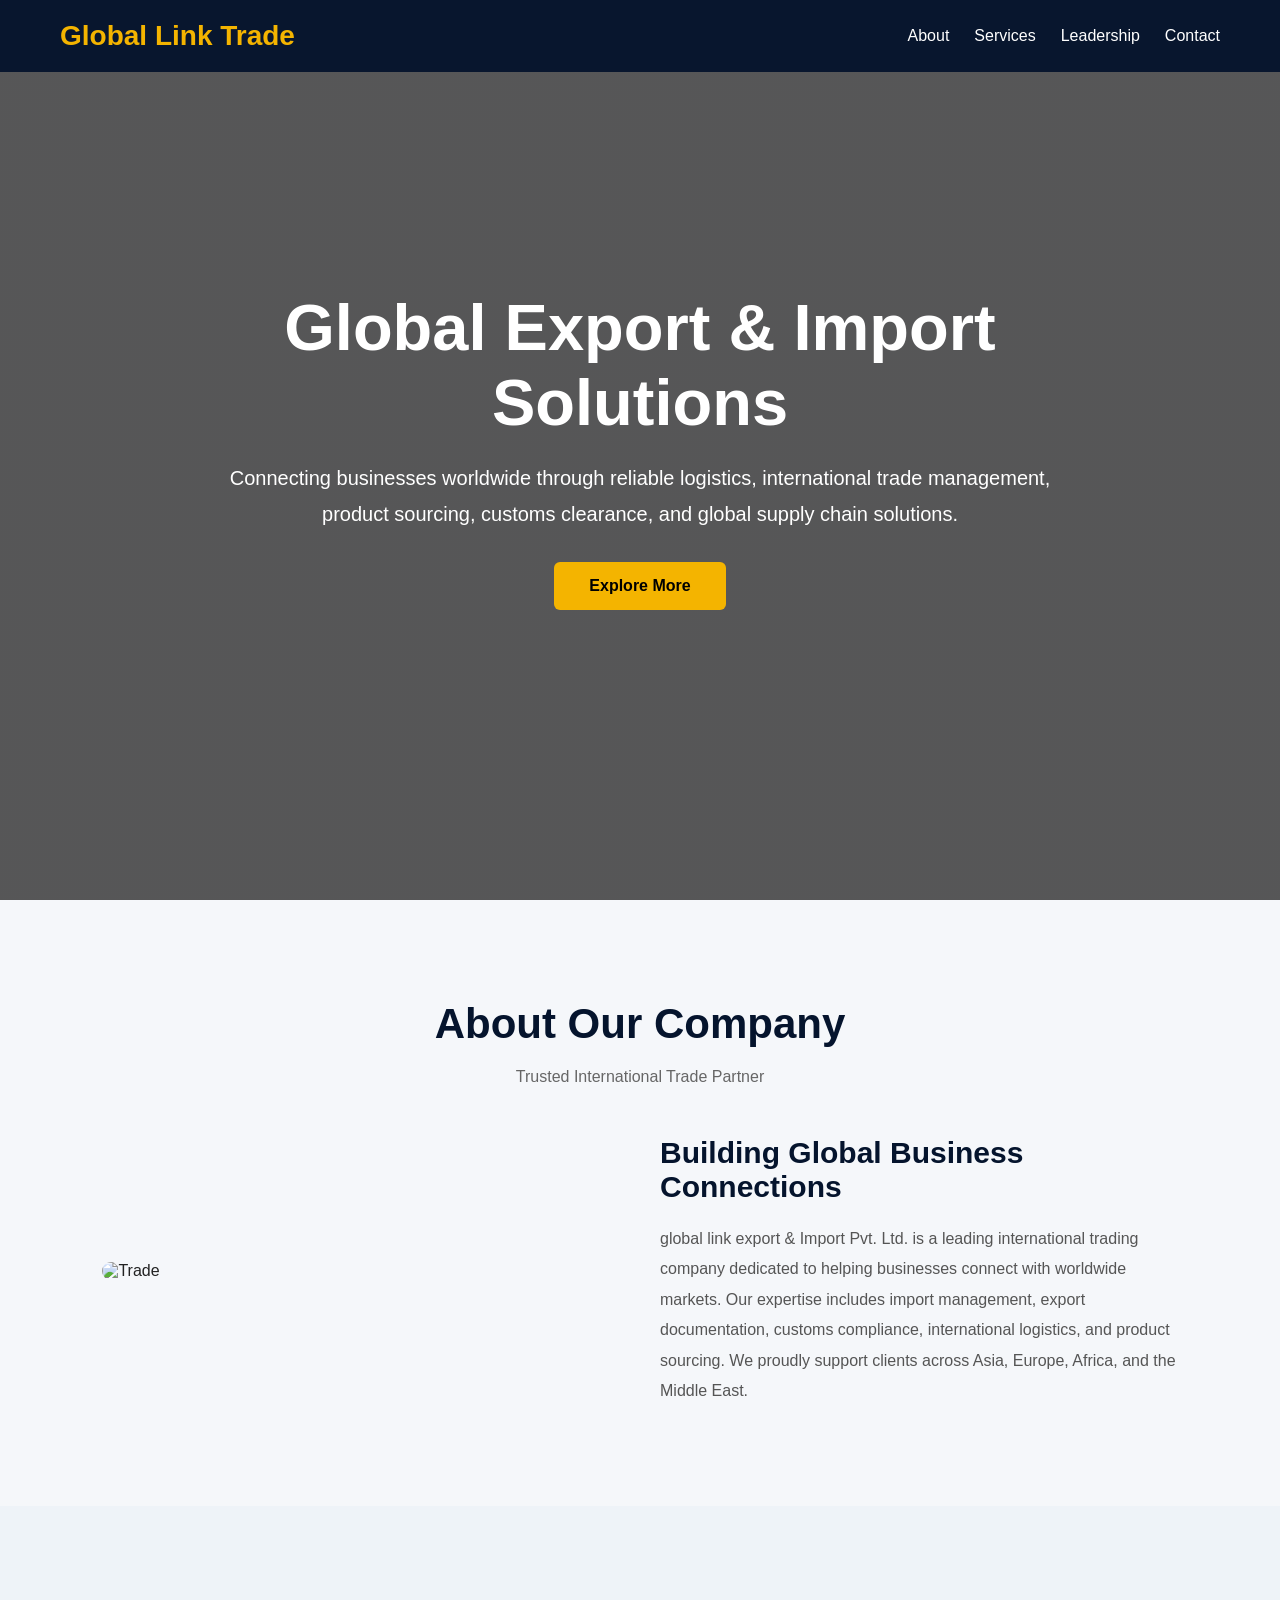
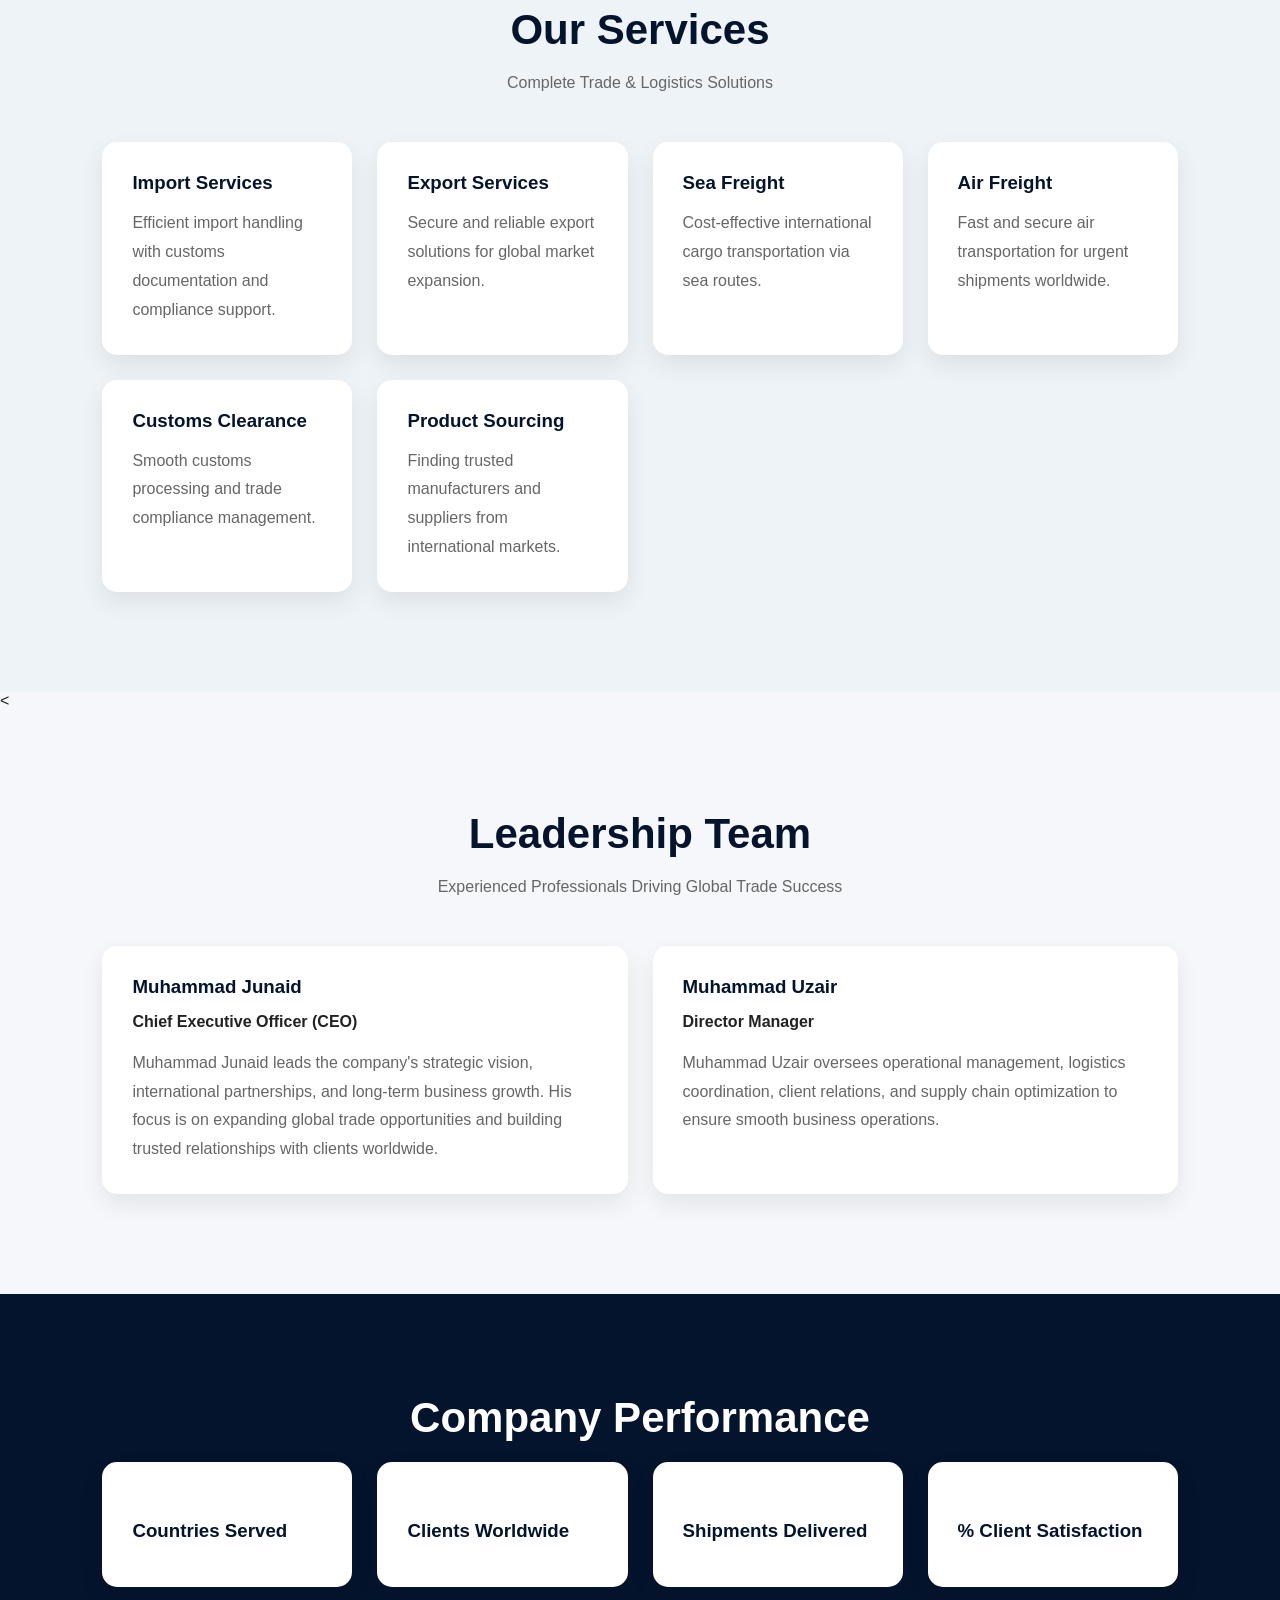
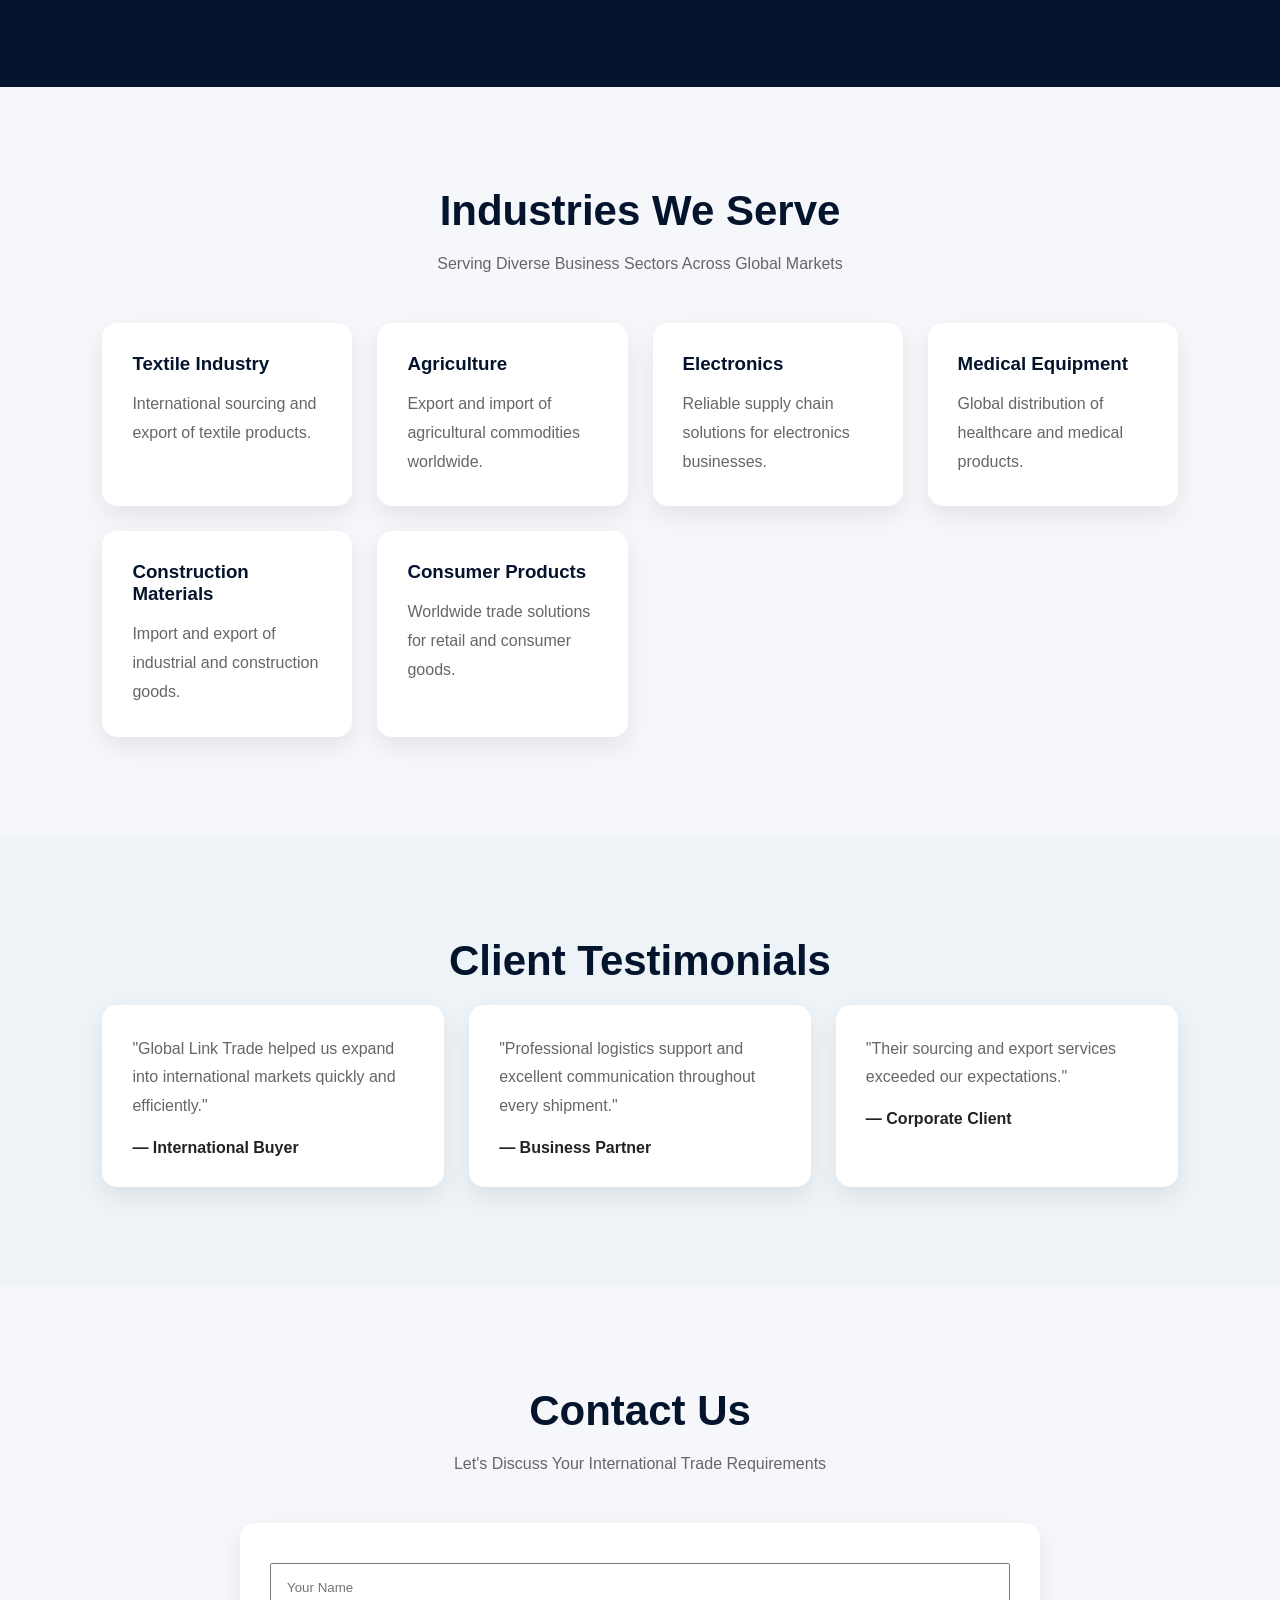
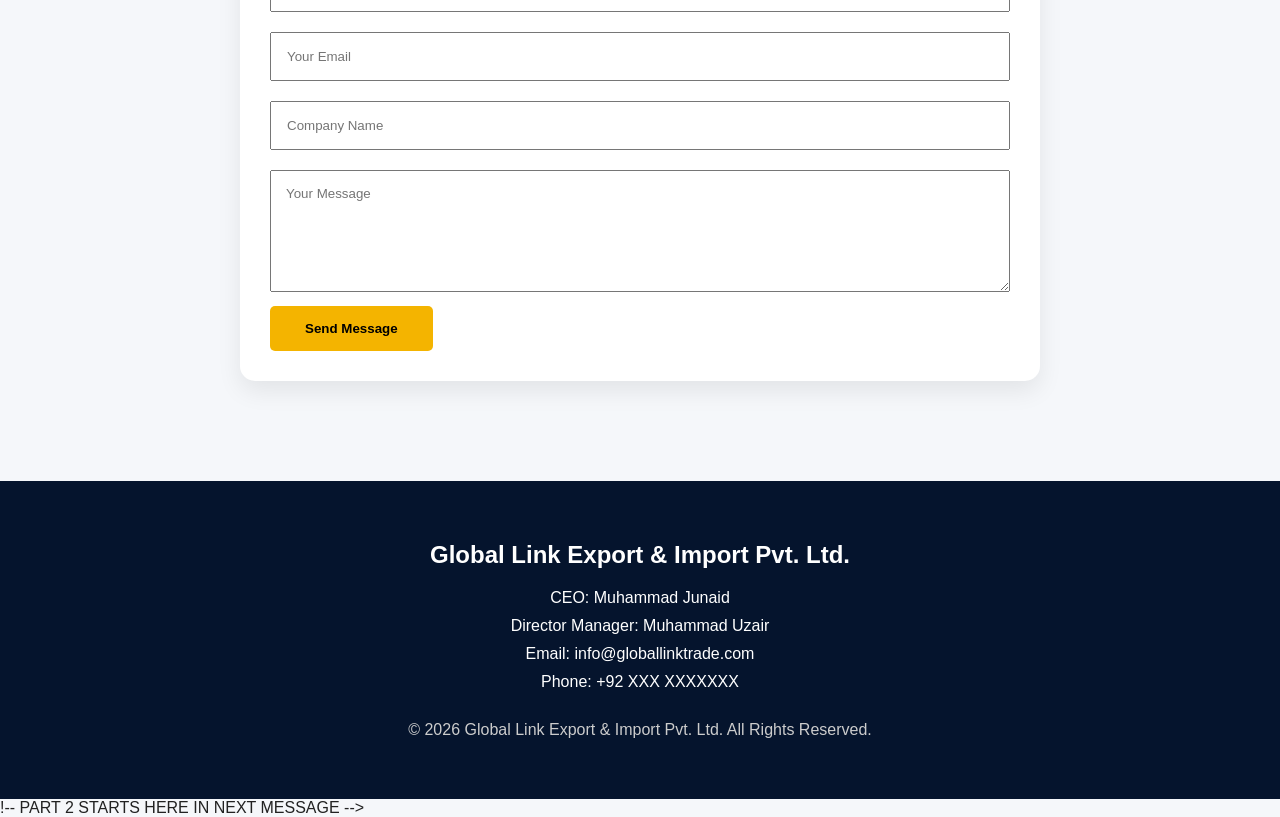
==== index.html @ 9302d2c7 "Rename -sky-lark-website.html to index.html" ====
<!DOCTYPE html>
<html lang="en">
<head>
<meta charset="UTF-8">
<meta name="viewport" content="width=device-width, initial-scale=1.0">

<title>SKY LARK tradind (private) ltd </title>

<link rel="preconnect" href="https://fonts.googleapis.com">
<link rel="preconnect" href="https://fonts.gstatic.com" crossorigin>

<style>

*{
    margin:0;
    padding:0;
    box-sizing:border-box;
    font-family:'Segoe UI',sans-serif;
}

html{
    scroll-behavior:smooth;
}

body{
    background:#f5f7fa;
    color:#222;
}

/* NAVBAR */

header{
    position:fixed;
    top:0;
    left:0;
    width:100%;
    background:rgba(5,20,45,0.95);
    backdrop-filter:blur(10px);
    z-index:1000;
}

.navbar{
    max-width:1200px;
    margin:auto;
    display:flex;
    justify-content:space-between;
    align-items:center;
    padding:20px;
}

.logo{
    color:#f4b400;
    font-size:28px;
    font-weight:700;
}

.nav-links{
    display:flex;
    list-style:none;
    gap:25px;
}

.nav-links a{
    color:white;
    text-decoration:none;
    font-weight:500;
    transition:.3s;
}

.nav-links a:hover{
    color:#f4b400;
}

/* HERO SECTION */

.hero{
    height:100vh;
    background:
    linear-gradient(rgba(0,0,0,.65),
    rgba(0,0,0,.65)),
    url("https://images.unsplash.com/photo-1578575437130-527eed3abbec");
    background-size:cover;
    background-position:center;
    display:flex;
    align-items:center;
    justify-content:center;
    text-align:center;
    color:white;
    padding:20px;
}

.hero-content{
    max-width:850px;
}

.hero h1{
    font-size:65px;
    margin-bottom:20px;
}

.hero p{
    font-size:20px;
    line-height:1.8;
    margin-bottom:30px;
}

.btn{
    display:inline-block;
    padding:15px 35px;
    background:#f4b400;
    color:#000;
    text-decoration:none;
    border-radius:6px;
    font-weight:bold;
    transition:.3s;
}

.btn:hover{
    transform:translateY(-3px);
}

/* ABOUT */

section{
    padding:100px 8%;
}

.section-title{
    text-align:center;
    font-size:42px;
    color:#05142d;
    margin-bottom:20px;
}

.section-sub{
    text-align:center;
    color:#666;
    margin-bottom:50px;
}

.about{
    display:grid;
    grid-template-columns:1fr 1fr;
    gap:40px;
    align-items:center;
}

.about img{
    width:100%;
    border-radius:15px;
}

.about-text h3{
    color:#05142d;
    margin-bottom:20px;
    font-size:30px;
}

.about-text p{
    line-height:1.9;
    color:#555;
}

/* SERVICES */

.services{
    background:#eef3f8;
}

.service-grid{
    display:grid;
    grid-template-columns:repeat(auto-fit,minmax(250px,1fr));
    gap:25px;
}

.service-card{
    background:white;
    padding:30px;
    border-radius:15px;
    box-shadow:0 10px 25px rgba(0,0,0,.08);
    transition:.3s;
}

.service-card:hover{
    transform:translateY(-10px);
}

.service-card h3{
    color:#05142d;
    margin-bottom:15px;
}

.service-card p{
    color:#666;
    line-height:1.8;
}

/* RESPONSIVE */

@media(max-width:768px){

.hero h1{
    font-size:40px;
}

.about{
    grid-template-columns:1fr;
}

.nav-links{
    display:none;
}

}

</style>
</head>

<body>

<header>
    <div class="navbar">

        <div class="logo">
            Global Link Trade
        </div>

        <ul class="nav-links">
            <li><a href="#about">About</a></li>
            <li><a href="#services">Services</a></li>
            <li><a href="#team">Leadership</a></li>
            <li><a href="#contact">Contact</a></li>
        </ul>

    </div>
</header>

<!-- HERO -->

<section class="hero">

<div class="hero-content">

<h1>Global Export & Import Solutions</h1>

<p>
Connecting businesses worldwide through reliable logistics,
international trade management, product sourcing,
customs clearance, and global supply chain solutions.
</p>

<a href="#about" class="btn">Explore More</a>

</div>

</section>

<!-- ABOUT -->

<section id="about">

<h2 class="section-title">About Our Company</h2>

<p class="section-sub">
Trusted International Trade Partner
</p>

<div class="about">

<img src="https://images.unsplash.com/photo-1565891741441-64926e441838"
alt="Trade">

<div class="about-text">

<h3>Building Global Business Connections</h3>

<p>
global link export & Import Pvt. Ltd. is a leading
international trading company dedicated to helping
businesses connect with worldwide markets.

Our expertise includes import management,
export documentation, customs compliance,
international logistics, and product sourcing.
We proudly support clients across Asia,
Europe, Africa, and the Middle East.
</p>

</div>

</div>

</section>

<!-- SERVICES -->

<section id="services" class="services">

<h2 class="section-title">Our Services</h2>

<p class="section-sub">
Complete Trade & Logistics Solutions
</p>

<div class="service-grid">

<div class="service-card">
<h3>Import Services</h3>
<p>
Efficient import handling with customs
documentation and compliance support.
</p>
</div>

<div class="service-card">
<h3>Export Services</h3>
<p>
Secure and reliable export solutions
for global market expansion.
</p>
</div>

<div class="service-card">
<h3>Sea Freight</h3>
<p>
Cost-effective international cargo
transportation via sea routes.
</p>
</div>

<div class="service-card">
<h3>Air Freight</h3>
<p>
Fast and secure air transportation
for urgent shipments worldwide.
</p>
</div>

<div class="service-card">
<h3>Customs Clearance</h3>
<p>
Smooth customs processing and
trade compliance management.
</p>
</div>

<div class="service-card">
<h3>Product Sourcing</h3>
<p>
Finding trusted manufacturers and
suppliers from international markets.
</p>
</div>

</div>

</section>

<<!-- LEADERSHIP -->

<section id="team">

<h2 class="section-title">Leadership Team</h2>

<p class="section-sub">
Experienced Professionals Driving Global Trade Success
</p>

<div class="service-grid">

<div class="service-card">
    <h3>Muhammad Junaid</h3>
    <h4>Chief Executive Officer (CEO)</h4>
    <br>
    <p>
    Muhammad Junaid leads the company's strategic vision,
    international partnerships, and long-term business growth.
    His focus is on expanding global trade opportunities and
    building trusted relationships with clients worldwide.
    </p>
</div>

<div class="service-card">
    <h3>Muhammad Uzair</h3>
    <h4>Director Manager</h4>
    <br>
    <p>
    Muhammad Uzair oversees operational management,
    logistics coordination, client relations, and supply chain
    optimization to ensure smooth business operations.
    </p>
</div>

</div>

</section>

<!-- STATISTICS -->

<section style="background:#05142d;color:white;">

<h2 class="section-title" style="color:white;">
Company Performance
</h2>

<div class="service-grid">

<div class="service-card">
<h2 class="counter" data-target="35">0</h2>
<h3>Countries Served</h3>
</div>

<div class="service-card">
<h2 class="counter" data-target="500">0</h2>
<h3>Clients Worldwide</h3>
</div>

<div class="service-card">
<h2 class="counter" data-target="10000">0</h2>
<h3>Shipments Delivered</h3>
</div>

<div class="service-card">
<h2 class="counter" data-target="98">0</h2>
<h3>% Client Satisfaction</h3>
</div>

</div>

</section>

<!-- INDUSTRIES -->

<section>

<h2 class="section-title">Industries We Serve</h2>

<p class="section-sub">
Serving Diverse Business Sectors Across Global Markets
</p>

<div class="service-grid">

<div class="service-card">
<h3>Textile Industry</h3>
<p>International sourcing and export of textile products.</p>
</div>

<div class="service-card">
<h3>Agriculture</h3>
<p>Export and import of agricultural commodities worldwide.</p>
</div>

<div class="service-card">
<h3>Electronics</h3>
<p>Reliable supply chain solutions for electronics businesses.</p>
</div>

<div class="service-card">
<h3>Medical Equipment</h3>
<p>Global distribution of healthcare and medical products.</p>
</div>

<div class="service-card">
<h3>Construction Materials</h3>
<p>Import and export of industrial and construction goods.</p>
</div>

<div class="service-card">
<h3>Consumer Products</h3>
<p>Worldwide trade solutions for retail and consumer goods.</p>
</div>

</div>

</section>

<!-- TESTIMONIALS -->

<section style="background:#eef3f8;">

<h2 class="section-title">Client Testimonials</h2>

<div class="service-grid">

<div class="service-card">
<p>
"Global Link Trade helped us expand into international
markets quickly and efficiently."
</p>
<br>
<strong>— International Buyer</strong>
</div>

<div class="service-card">
<p>
"Professional logistics support and excellent communication
throughout every shipment."
</p>
<br>
<strong>— Business Partner</strong>
</div>

<div class="service-card">
<p>
"Their sourcing and export services exceeded our expectations."
</p>
<br>
<strong>— Corporate Client</strong>
</div>

</div>

</section>

<!-- CONTACT -->

<section id="contact">

<h2 class="section-title">Contact Us</h2>

<p class="section-sub">
Let's Discuss Your International Trade Requirements
</p>

<div class="service-card" style="max-width:800px;margin:auto;">

<form>

<input type="text"
placeholder="Your Name"
required
style="width:100%;padding:15px;margin:10px 0;">

<input type="email"
placeholder="Your Email"
required
style="width:100%;padding:15px;margin:10px 0;">

<input type="text"
placeholder="Company Name"
style="width:100%;padding:15px;margin:10px 0;">

<textarea
rows="6"
placeholder="Your Message"
style="width:100%;padding:15px;margin:10px 0;"></textarea>

<button
type="submit"
style="
padding:15px 35px;
background:#f4b400;
border:none;
font-weight:bold;
cursor:pointer;
border-radius:5px;">
Send Message
</button>

</form>

</div>

</section>

<!-- FOOTER -->

<footer style="
background:#05142d;
color:white;
padding:60px 8%;
text-align:center;">

<h2 style="margin-bottom:20px;">
Global Link Export & Import Pvt. Ltd.
</h2>

<p style="margin-bottom:10px;">
CEO: Muhammad Junaid
</p>

<p style="margin-bottom:10px;">
Director Manager: Muhammad Uzair
</p>

<p style="margin-bottom:10px;">
Email: info@globallinktrade.com
</p>

<p style="margin-bottom:10px;">
Phone: +92 XXX XXXXXXX
</p>

<p style="margin-top:30px;color:#ccc;">
© 2026 Global Link Export & Import Pvt. Ltd.
All Rights Reserved.
</p>

</footer>

<!-- JAVASCRIPT -->

<script>

const counters = document.querySelectorAll('.counter');

counters.forEach(counter => {

const updateCounter = () => {

const target = +counter.getAttribute('data-target');

const count = +counter.innerText;

const increment = target / 100;

if(count < target){

counter.innerText = Math.ceil(count + increment);

setTimeout(updateCounter,20);

}else{

counter.innerText = target;

}

};

updateCounter();

});

</script>!-- PART 2 STARTS HERE IN NEXT MESSAGE -->

</body>
</html>
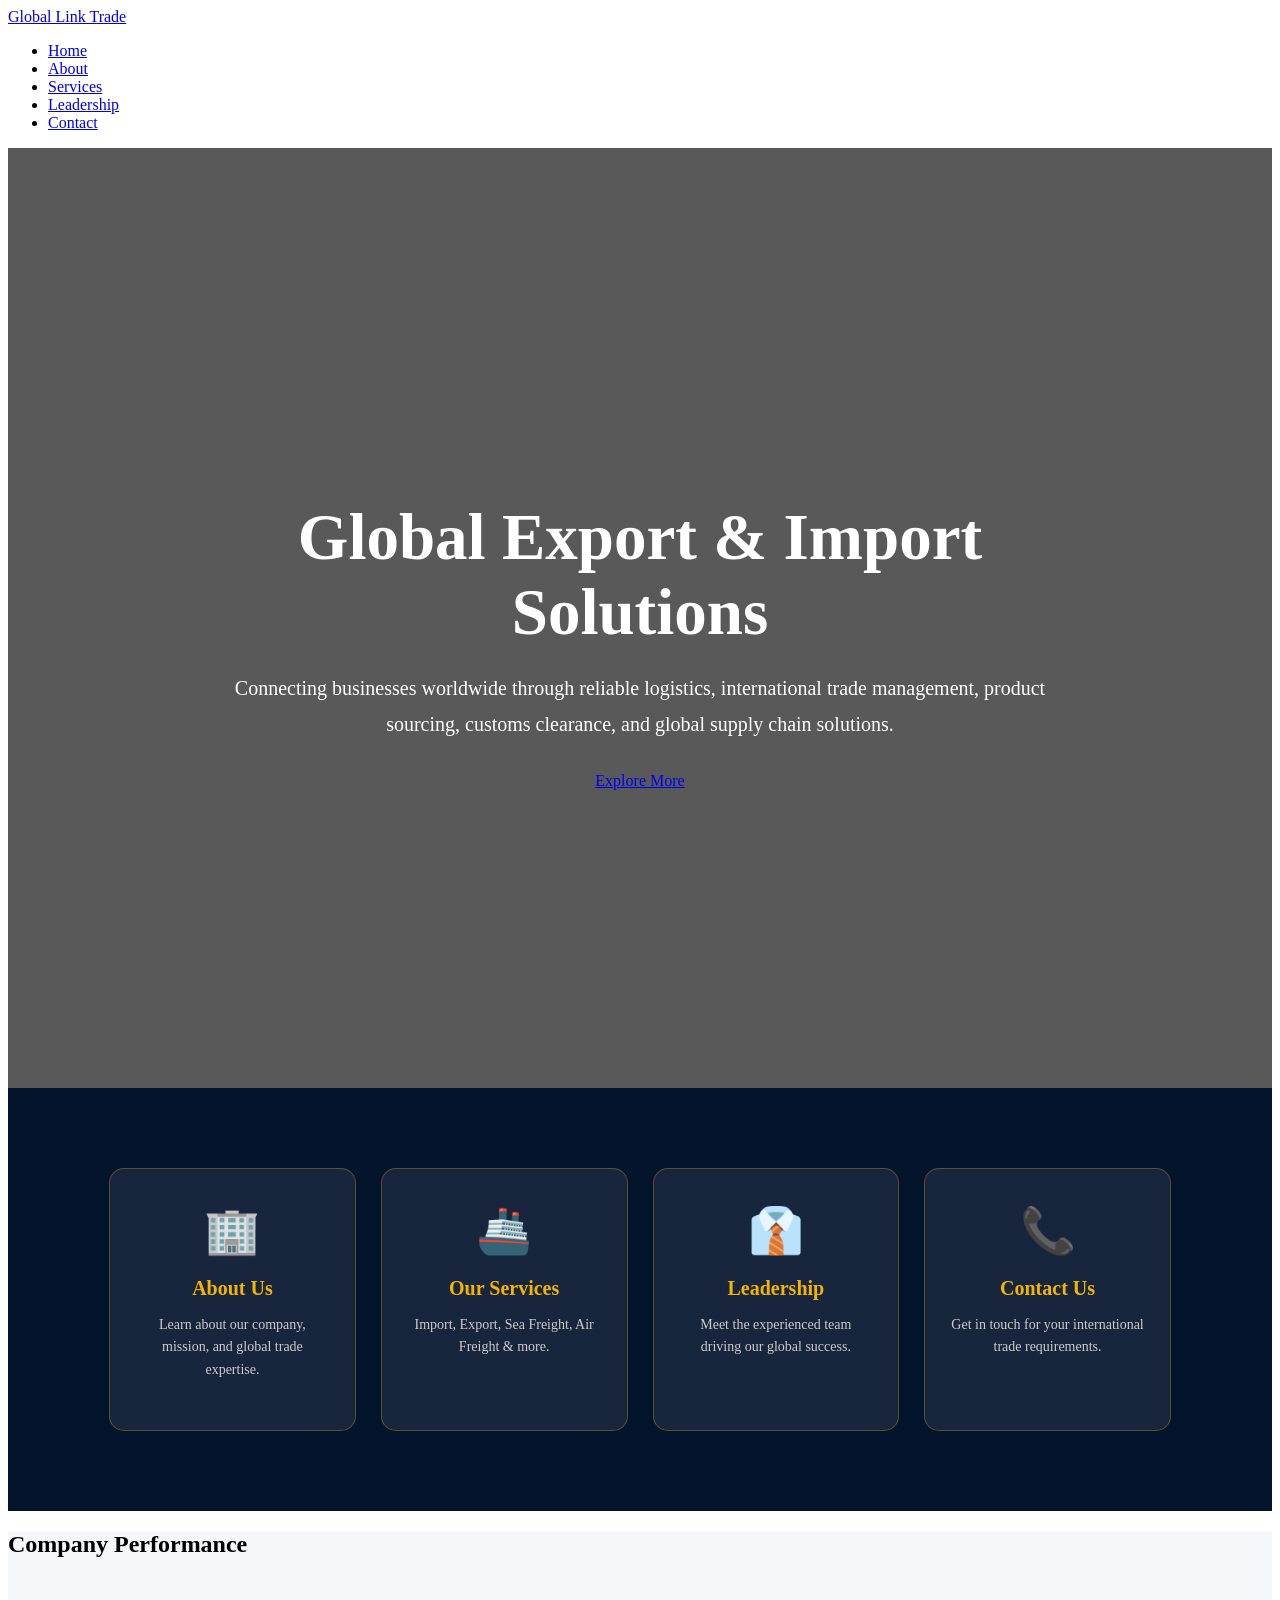
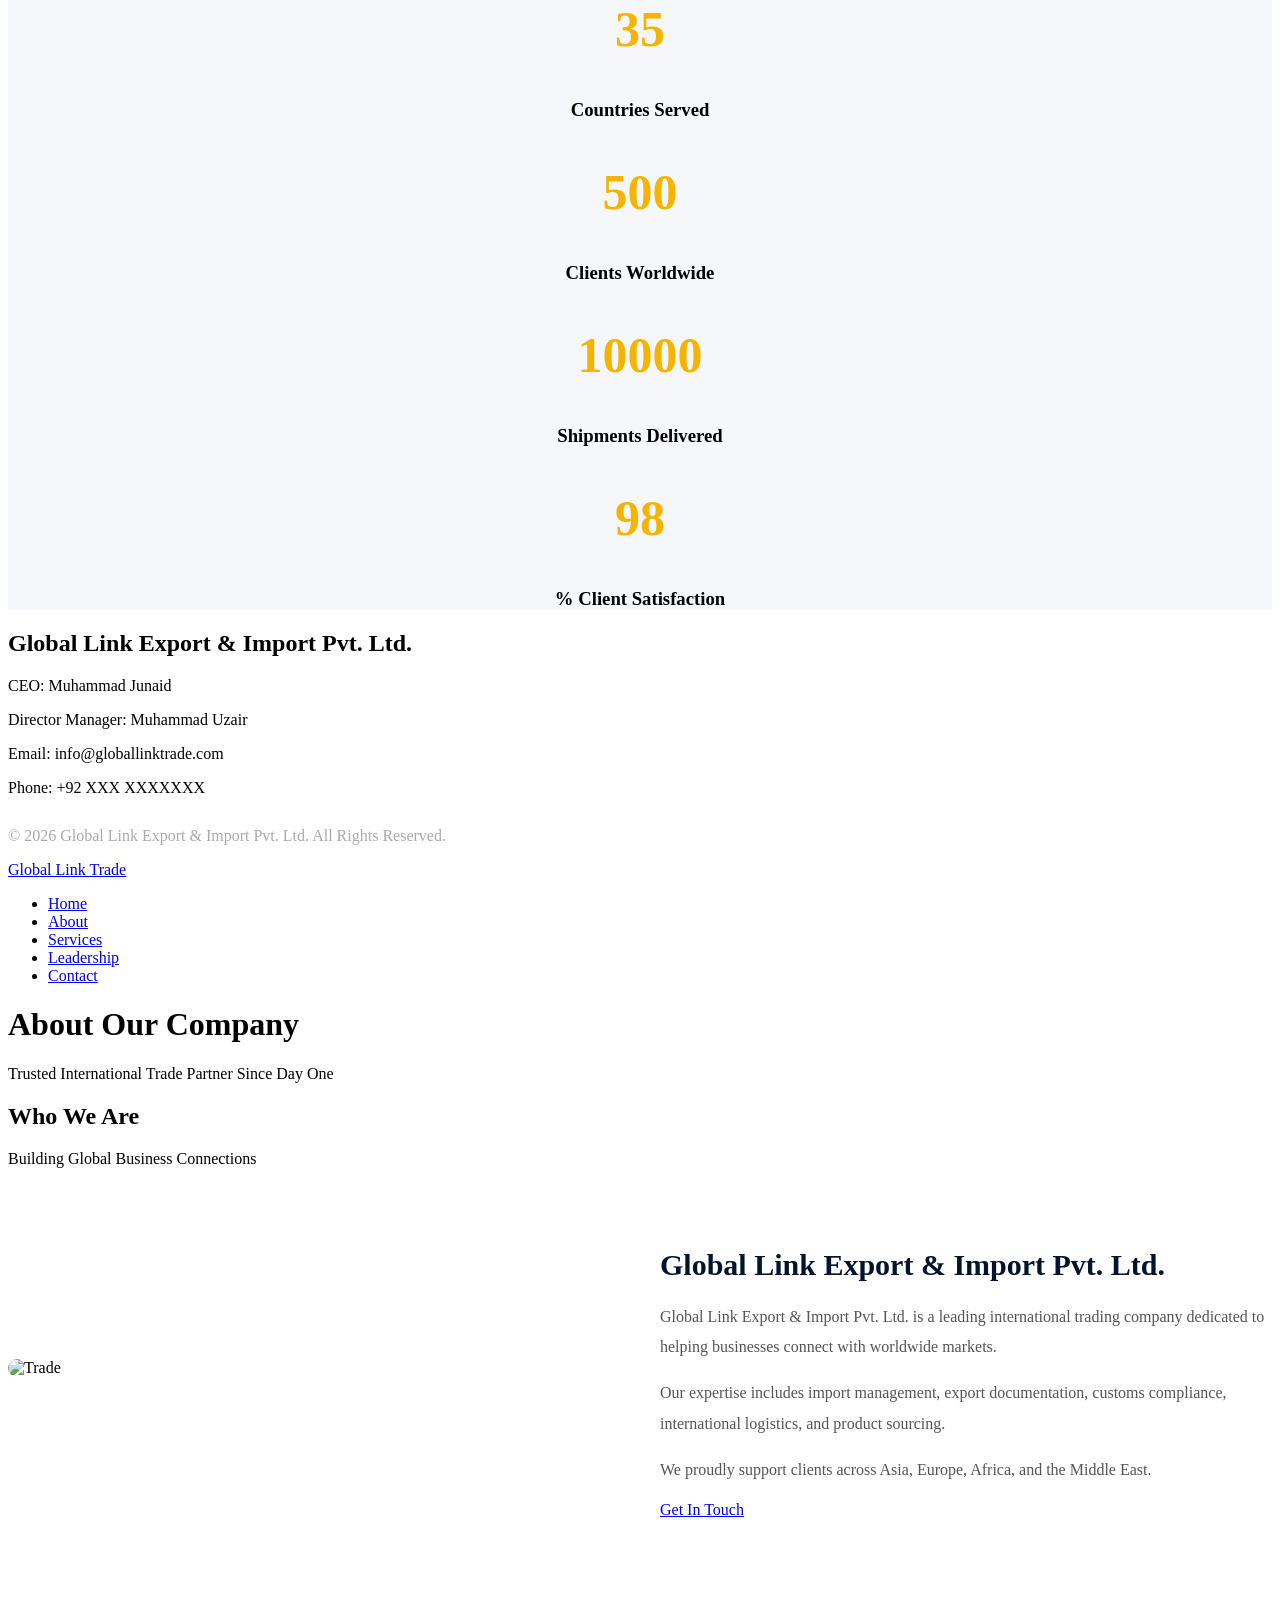
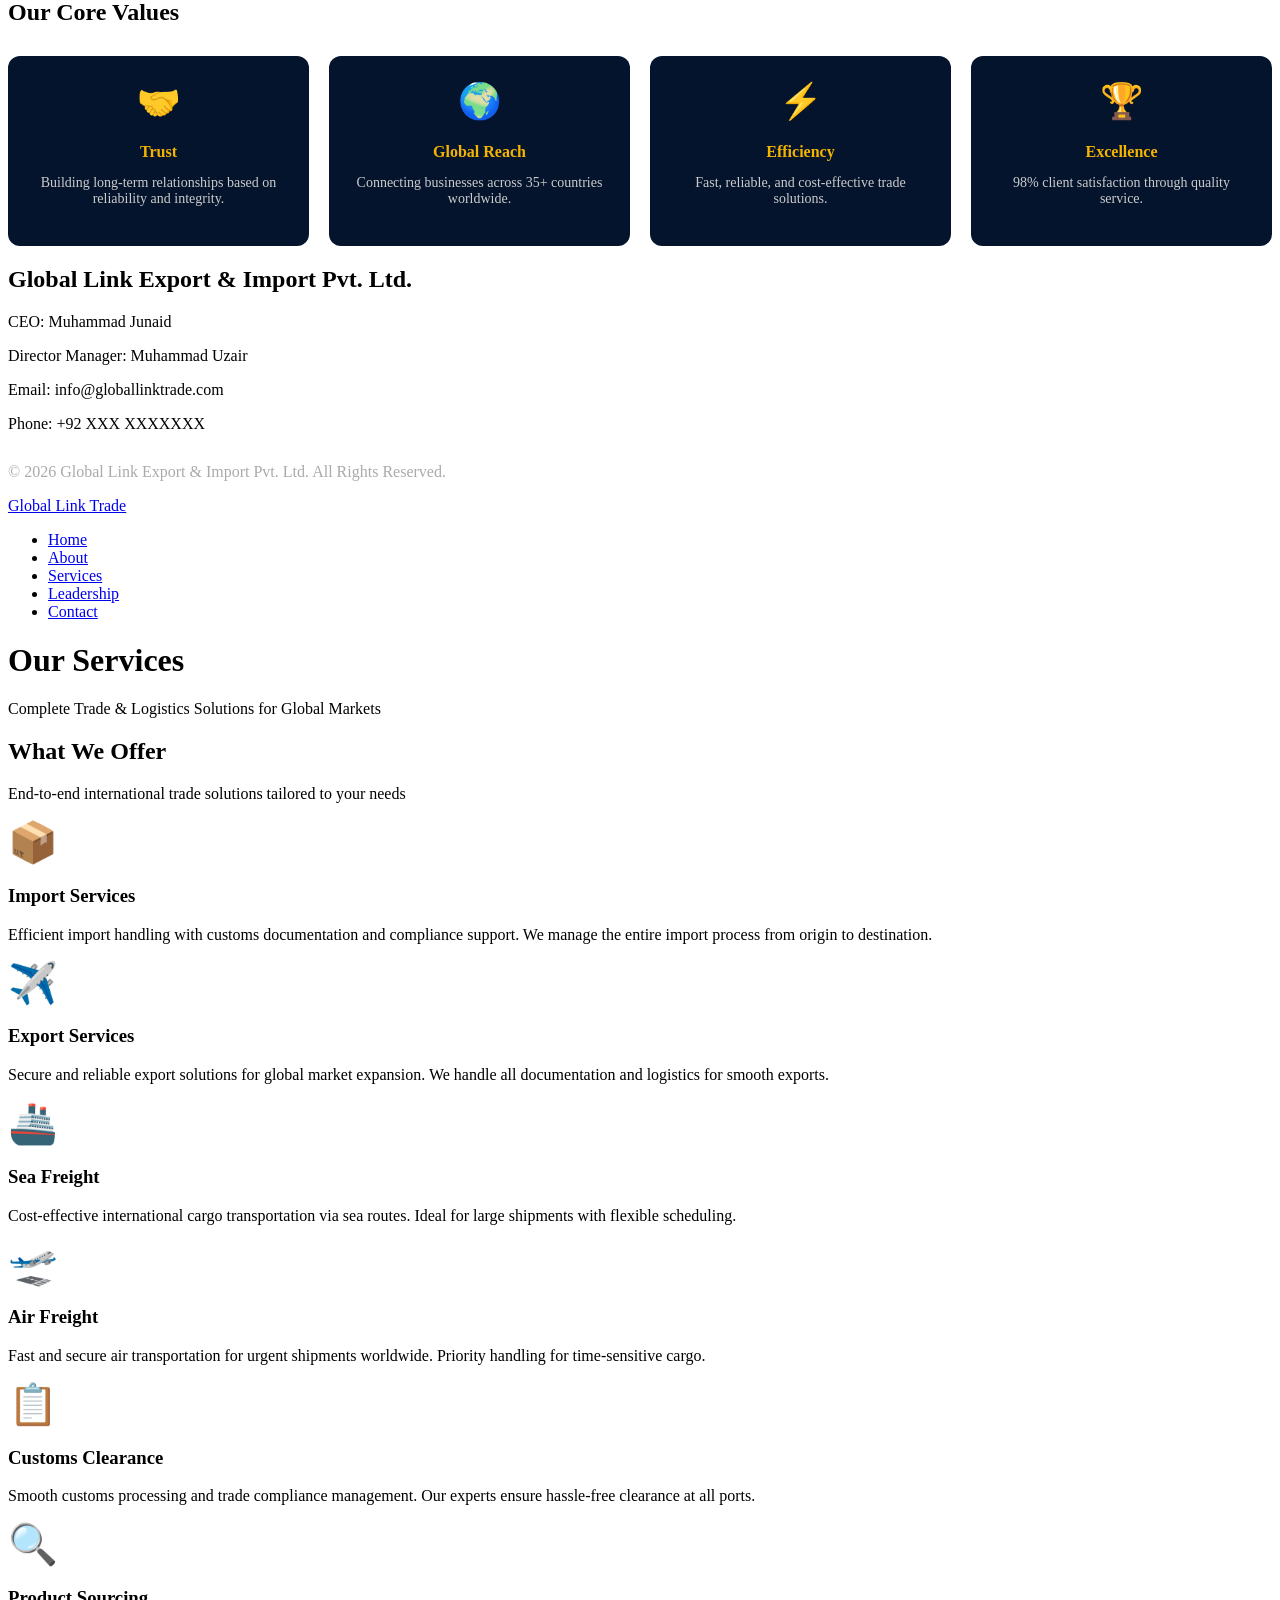
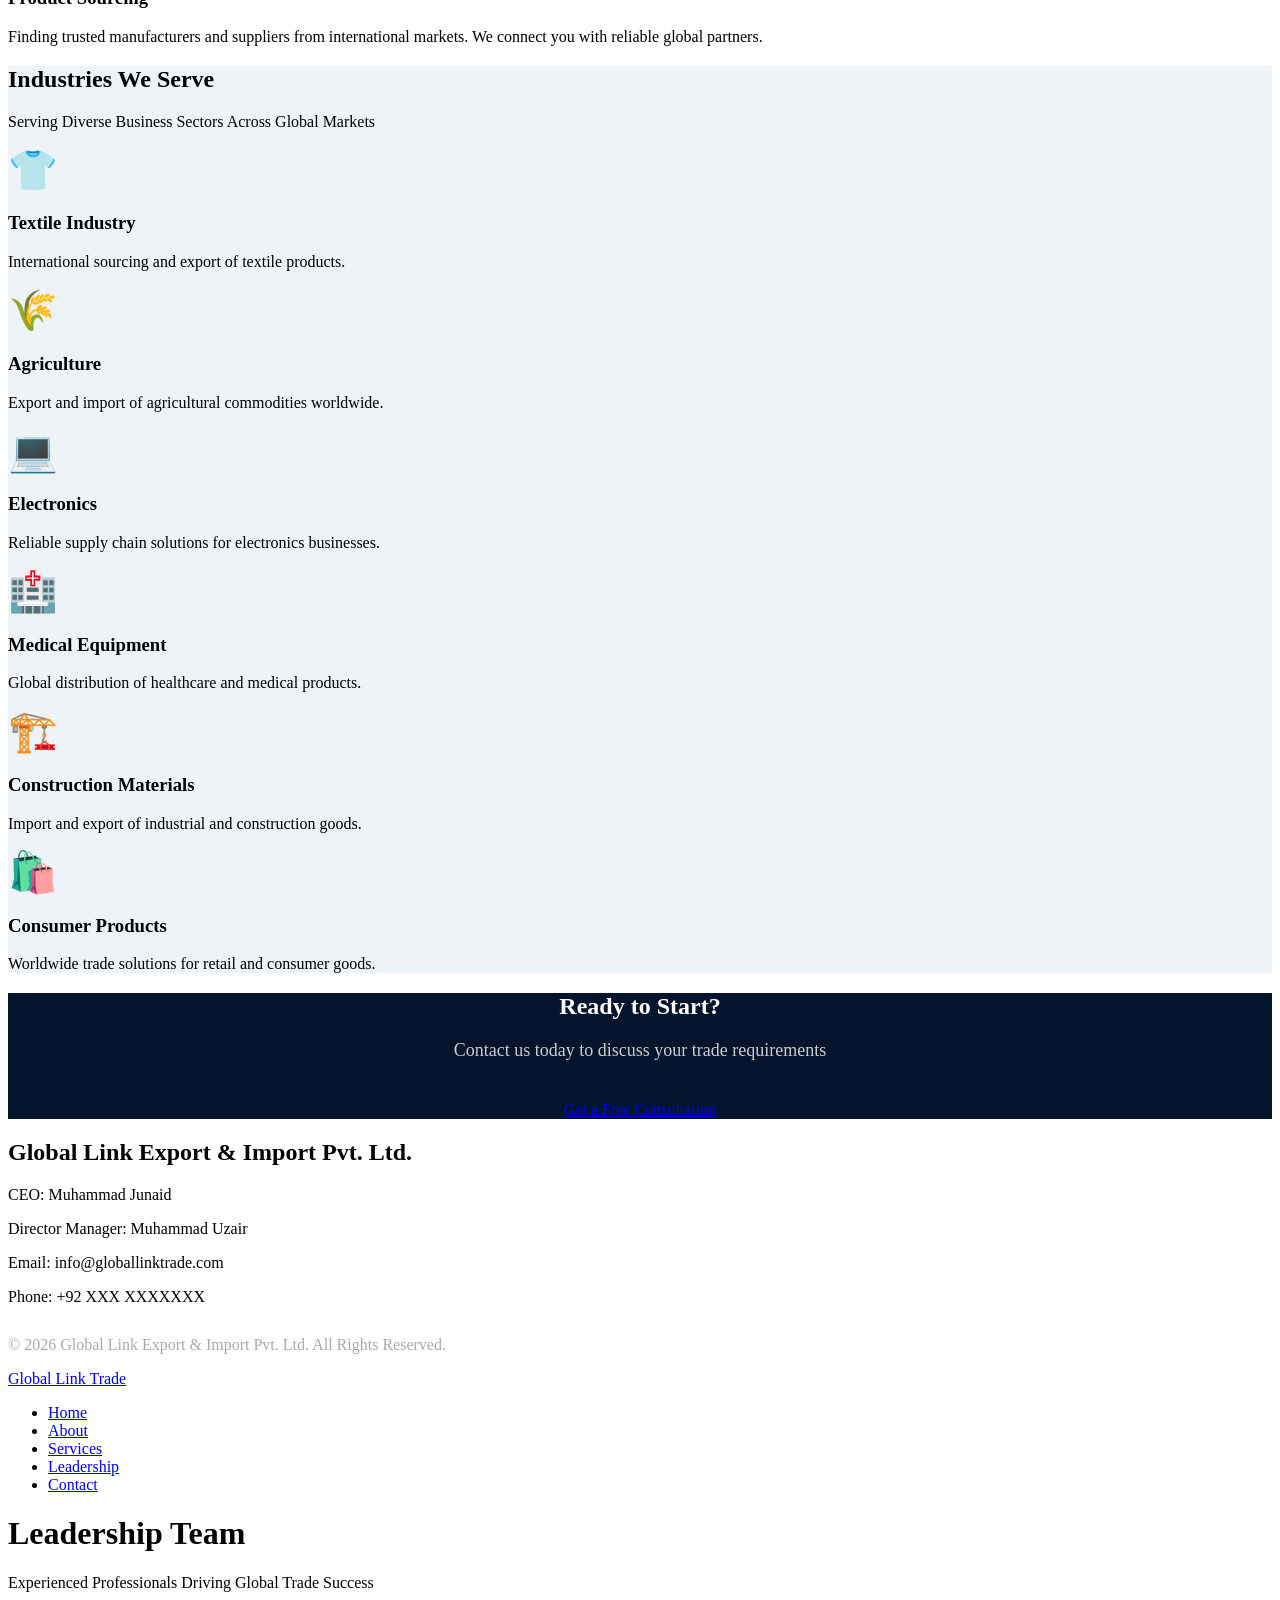
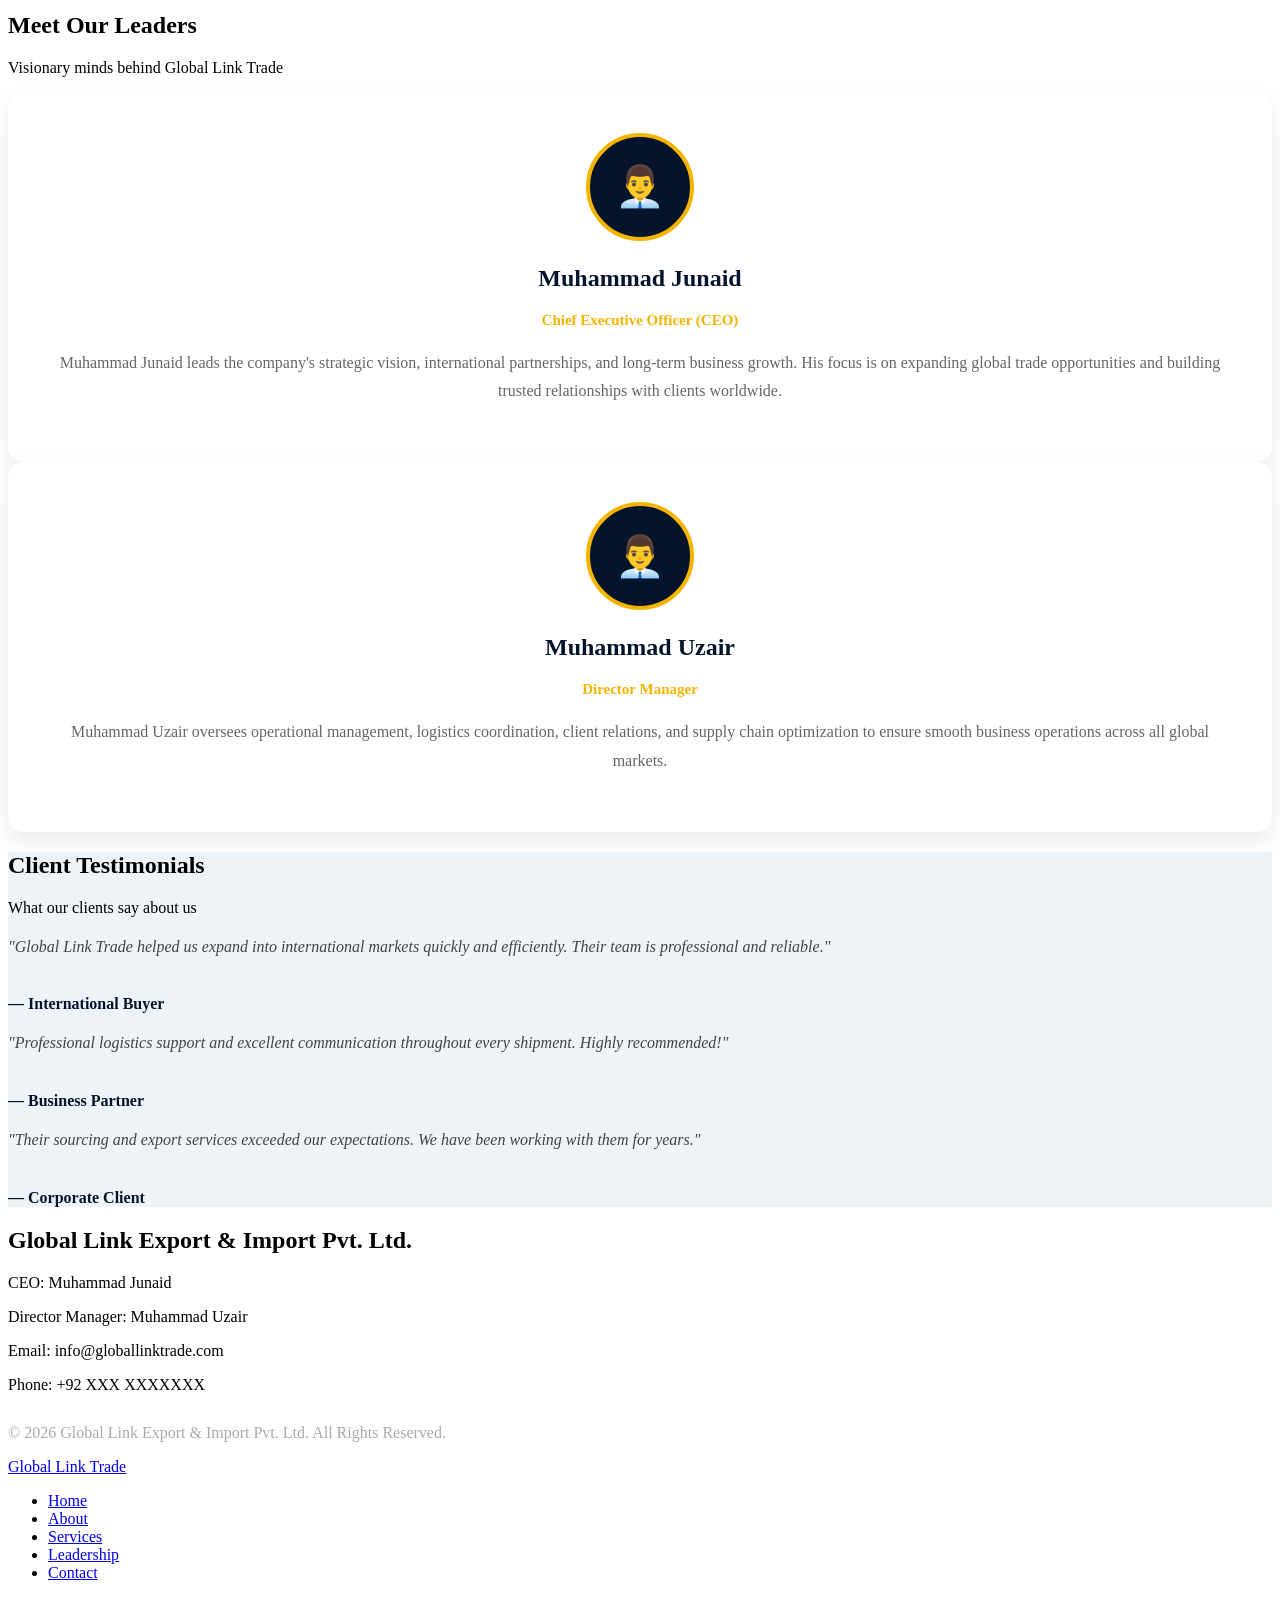
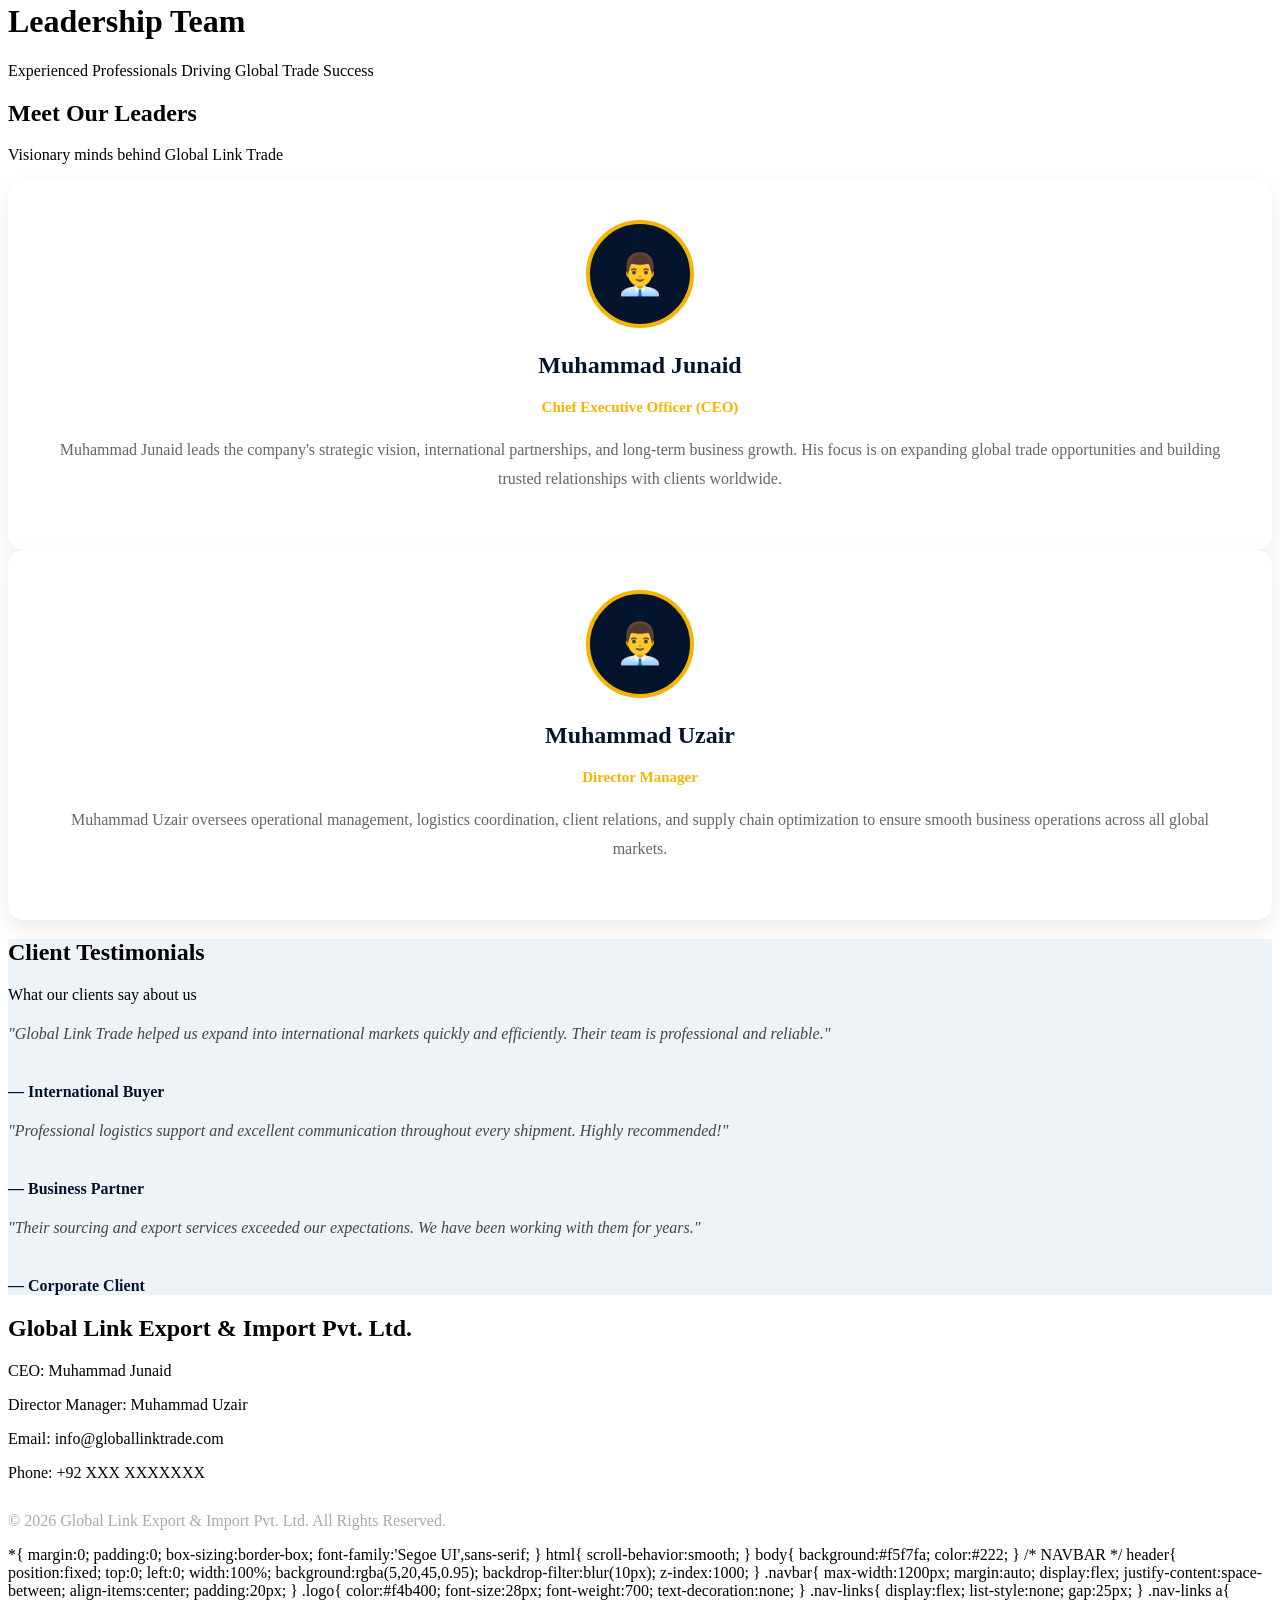
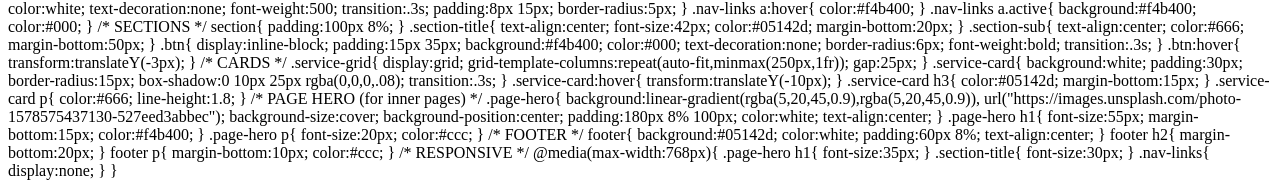
==== commit 9b1848e6: "Update print statement from 'Hello' to 'Goodbye'" ====
--- a/index.html
+++ b/index.html
@@ -1,16 +1,648 @@
 <!DOCTYPE html>
 <html lang="en">
 <head>
-<meta charset="UTF-8">
-<meta name="viewport" content="width=device-width, initial-scale=1.0">
-
-<title>SKY LARK tradind (private) ltd </title>
-
-<link rel="preconnect" href="https://fonts.googleapis.com">
-<link rel="preconnect" href="https://fonts.gstatic.com" crossorigin>
-
-<style>
-
+    <link rel="icon" type="image/x-icon" href="favicon.ico">
+    <meta charset="UTF-8">
+    <meta name="viewport" content="width=device-width, initial-scale=1.0">
+    <title>SKY LARK Trading (Private) Ltd</title>
+    <link rel="stylesheet" href="style.css">
+    <style>
+        .hero{
+            height:100vh;
+            background:linear-gradient(rgba(0,0,0,.65),rgba(0,0,0,.65)),
+            url("https://images.unsplash.com/photo-1578575437130-527eed3abbec");
+            background-size:cover;
+            background-position:center;
+            display:flex;
+            align-items:center;
+            justify-content:center;
+            text-align:center;
+            color:white;
+            padding:20px;
+        }
+        .hero-content{ max-width:850px; }
+        .hero h1{ font-size:65px; margin-bottom:20px; }
+        .hero p{ font-size:20px; line-height:1.8; margin-bottom:30px; }
+
+        .quick-links{
+            display:grid;
+            grid-template-columns:repeat(auto-fit,minmax(220px,1fr));
+            gap:25px;
+            padding:80px 8%;
+            background:#05142d;
+        }
+        .quick-card{
+            background:rgba(255,255,255,0.08);
+            border:1px solid rgba(244,180,0,0.3);
+            padding:35px 25px;
+            border-radius:15px;
+            text-align:center;
+            text-decoration:none;
+            color:white;
+            transition:.3s;
+        }
+        .quick-card:hover{
+            background:rgba(244,180,0,0.15);
+            border-color:#f4b400;
+            transform:translateY(-5px);
+        }
+        .quick-card .icon{ font-size:45px; margin-bottom:15px; }
+        .quick-card h3{ color:#f4b400; font-size:20px; margin-bottom:10px; }
+        .quick-card p{ color:#ccc; font-size:14px; line-height:1.6; }
+
+        @media(max-width:768px){
+            .hero h1{ font-size:40px; }
+        }
+    </style>
+</head>
+<body>
+
+<header>
+    <div class="navbar">
+        <a href="index.html" class="logo">Global Link Trade</a>
+        <ul class="nav-links">
+            <li><a href="index.html" class="active">Home</a></li>
+            <li><a href="about.html">About</a></li>
+            <li><a href="services.html">Services</a></li>
+            <li><a href="leadership.html">Leadership</a></li>
+            <li><a href="contact.html">Contact</a></li>
+        </ul>
+    </div>
+</header>
+
+<!-- HERO -->
+<section class="hero">
+    <div class="hero-content">
+        <h1>Global Export & Import Solutions</h1>
+        <p>Connecting businesses worldwide through reliable logistics, international trade management, product sourcing, customs clearance, and global supply chain solutions.</p>
+        <a href="about.html" class="btn">Explore More</a>
+    </div>
+</section>
+
+<!-- QUICK LINKS -->
+<div class="quick-links">
+    <a href="about.html" class="quick-card">
+        <div class="icon">🏢</div>
+        <h3>About Us</h3>
+        <p>Learn about our company, mission, and global trade expertise.</p>
+    </a>
+    <a href="services.html" class="quick-card">
+        <div class="icon">🚢</div>
+        <h3>Our Services</h3>
+        <p>Import, Export, Sea Freight, Air Freight & more.</p>
+    </a>
+    <a href="leadership.html" class="quick-card">
+        <div class="icon">👔</div>
+        <h3>Leadership</h3>
+        <p>Meet the experienced team driving our global success.</p>
+    </a>
+    <a href="contact.html" class="quick-card">
+        <div class="icon">📞</div>
+        <h3>Contact Us</h3>
+        <p>Get in touch for your international trade requirements.</p>
+    </a>
+</div>
+
+<!-- STATS -->
+<section style="background:#f5f7fa;">
+    <h2 class="section-title">Company Performance</h2>
+    <div class="service-grid">
+        <div class="service-card" style="text-align:center;">
+            <h2 style="font-size:50px;color:#f4b400;" class="counter" data-target="35">0</h2>
+            <h3>Countries Served</h3>
+        </div>
+        <div class="service-card" style="text-align:center;">
+            <h2 style="font-size:50px;color:#f4b400;" class="counter" data-target="500">0</h2>
+            <h3>Clients Worldwide</h3>
+        </div>
+        <div class="service-card" style="text-align:center;">
+            <h2 style="font-size:50px;color:#f4b400;" class="counter" data-target="10000">0</h2>
+            <h3>Shipments Delivered</h3>
+        </div>
+        <div class="service-card" style="text-align:center;">
+            <h2 style="font-size:50px;color:#f4b400;" class="counter" data-target="98">0</h2>
+            <h3>% Client Satisfaction</h3>
+        </div>
+    </div>
+</section>
+
+<!-- FOOTER -->
+<footer>
+    <h2>Global Link Export & Import Pvt. Ltd.</h2>
+    <p>CEO: Muhammad Junaid</p>
+    <p>Director Manager: Muhammad Uzair</p>
+    <p>Email: info@globallinktrade.com</p>
+    <p>Phone: +92 XXX XXXXXXX</p>
+    <p style="margin-top:30px;color:#aaa;">© 2026 Global Link Export & Import Pvt. Ltd. All Rights Reserved.</p>
+</footer>
+
+<script>
+const counters = document.querySelectorAll('.counter');
+counters.forEach(counter => {
+    const updateCounter = () => {
+        const target = +counter.getAttribute('data-target');
+        const count = +counter.innerText;
+        const increment = target / 100;
+        if(count < target){
+            counter.innerText = Math.ceil(count + increment);
+            setTimeout(updateCounter, 20);
+        } else {
+            counter.innerText = target;
+        }
+    };
+    updateCounter();
+});
+</script>
+
+</body>
+</html><!DOCTYPE html>
+<html lang="en">
+<head>
+    <link rel="icon" type="image/x-icon" href="favicon.ico">
+    <meta charset="UTF-8">
+    <meta name="viewport" content="width=device-width, initial-scale=1.0">
+    <title>About Us - Global Link Trade</title>
+    <link rel="stylesheet" href="style.css">
+    <style>
+        .about{
+            display:grid;
+            grid-template-columns:1fr 1fr;
+            gap:40px;
+            align-items:center;
+            margin-top:50px;
+        }
+        .about img{
+            width:100%;
+            border-radius:15px;
+        }
+        .about-text h3{
+            color:#05142d;
+            margin-bottom:20px;
+            font-size:30px;
+        }
+        .about-text p{
+            line-height:1.9;
+            color:#555;
+            margin-bottom:15px;
+        }
+        .values-grid{
+            display:grid;
+            grid-template-columns:repeat(auto-fit,minmax(200px,1fr));
+            gap:20px;
+            margin-top:30px;
+        }
+        .value-item{
+            background:#05142d;
+            color:white;
+            padding:25px;
+            border-radius:12px;
+            text-align:center;
+        }
+        .value-item .icon{ font-size:35px; margin-bottom:10px; }
+        .value-item h4{ color:#f4b400; margin-bottom:8px; }
+        .value-item p{ color:#ccc; font-size:14px; }
+        @media(max-width:768px){
+            .about{ grid-template-columns:1fr; }
+        }
+    </style>
+</head>
+<body>
+
+<header>
+    <div class="navbar">
+        <a href="index.html" class="logo">Global Link Trade</a>
+        <ul class="nav-links">
+            <li><a href="index.html">Home</a></li>
+            <li><a href="about.html" class="active">About</a></li>
+            <li><a href="services.html">Services</a></li>
+            <li><a href="leadership.html">Leadership</a></li>
+            <li><a href="contact.html">Contact</a></li>
+        </ul>
+    </div>
+</header>
+
+<!-- PAGE HERO -->
+<div class="page-hero">
+    <h1>About Our Company</h1>
+    <p>Trusted International Trade Partner Since Day One</p>
+</div>
+
+<!-- ABOUT SECTION -->
+<section>
+    <h2 class="section-title">Who We Are</h2>
+    <p class="section-sub">Building Global Business Connections</p>
+
+    <div class="about">
+        <img src="https://images.unsplash.com/photo-1565891741441-64926e441838" alt="Trade">
+        <div class="about-text">
+            <h3>Global Link Export & Import Pvt. Ltd.</h3>
+            <p>Global Link Export & Import Pvt. Ltd. is a leading international trading company dedicated to helping businesses connect with worldwide markets.</p>
+            <p>Our expertise includes import management, export documentation, customs compliance, international logistics, and product sourcing.</p>
+            <p>We proudly support clients across Asia, Europe, Africa, and the Middle East.</p>
+            <a href="contact.html" class="btn" style="margin-top:20px;">Get In Touch</a>
+        </div>
+    </div>
+
+    <!-- VALUES -->
+    <div style="margin-top:80px;">
+        <h2 class="section-title">Our Core Values</h2>
+        <div class="values-grid">
+            <div class="value-item">
+                <div class="icon">🤝</div>
+                <h4>Trust</h4>
+                <p>Building long-term relationships based on reliability and integrity.</p>
+            </div>
+            <div class="value-item">
+                <div class="icon">🌍</div>
+                <h4>Global Reach</h4>
+                <p>Connecting businesses across 35+ countries worldwide.</p>
+            </div>
+            <div class="value-item">
+                <div class="icon">⚡</div>
+                <h4>Efficiency</h4>
+                <p>Fast, reliable, and cost-effective trade solutions.</p>
+            </div>
+            <div class="value-item">
+                <div class="icon">🏆</div>
+                <h4>Excellence</h4>
+                <p>98% client satisfaction through quality service.</p>
+            </div>
+        </div>
+    </div>
+</section>
+
+<!-- FOOTER -->
+<footer>
+    <h2>Global Link Export & Import Pvt. Ltd.</h2>
+    <p>CEO: Muhammad Junaid</p>
+    <p>Director Manager: Muhammad Uzair</p>
+    <p>Email: info@globallinktrade.com</p>
+    <p>Phone: +92 XXX XXXXXXX</p>
+    <p style="margin-top:30px;color:#aaa;">© 2026 Global Link Export & Import Pvt. Ltd. All Rights Reserved.</p>
+</footer>
+
+</body>
+</html><!DOCTYPE html>
+<html lang="en">
+<head>
+    <link rel="icon" type="image/x-icon" href="favicon.ico">
+    <meta charset="UTF-8">
+    <meta name="viewport" content="width=device-width, initial-scale=1.0">
+    <title>Services - Global Link Trade</title>
+    <link rel="stylesheet" href="style.css">
+    <style>
+        .service-card .icon{ font-size:40px; margin-bottom:15px; }
+        .service-card h4{ color:#666; font-size:14px; margin-bottom:10px; font-weight:normal; }
+        .industries{ background:#eef3f8; }
+    </style>
+</head>
+<body>
+
+<header>
+    <div class="navbar">
+        <a href="index.html" class="logo">Global Link Trade</a>
+        <ul class="nav-links">
+            <li><a href="index.html">Home</a></li>
+            <li><a href="about.html">About</a></li>
+            <li><a href="services.html" class="active">Services</a></li>
+            <li><a href="leadership.html">Leadership</a></li>
+            <li><a href="contact.html">Contact</a></li>
+        </ul>
+    </div>
+</header>
+
+<!-- PAGE HERO -->
+<div class="page-hero">
+    <h1>Our Services</h1>
+    <p>Complete Trade & Logistics Solutions for Global Markets</p>
+</div>
+
+<!-- SERVICES -->
+<section>
+    <h2 class="section-title">What We Offer</h2>
+    <p class="section-sub">End-to-end international trade solutions tailored to your needs</p>
+
+    <div class="service-grid">
+        <div class="service-card">
+            <div class="icon">📦</div>
+            <h3>Import Services</h3>
+            <p>Efficient import handling with customs documentation and compliance support. We manage the entire import process from origin to destination.</p>
+        </div>
+        <div class="service-card">
+            <div class="icon">✈️</div>
+            <h3>Export Services</h3>
+            <p>Secure and reliable export solutions for global market expansion. We handle all documentation and logistics for smooth exports.</p>
+        </div>
+        <div class="service-card">
+            <div class="icon">🚢</div>
+            <h3>Sea Freight</h3>
+            <p>Cost-effective international cargo transportation via sea routes. Ideal for large shipments with flexible scheduling.</p>
+        </div>
+        <div class="service-card">
+            <div class="icon">🛫</div>
+            <h3>Air Freight</h3>
+            <p>Fast and secure air transportation for urgent shipments worldwide. Priority handling for time-sensitive cargo.</p>
+        </div>
+        <div class="service-card">
+            <div class="icon">📋</div>
+            <h3>Customs Clearance</h3>
+            <p>Smooth customs processing and trade compliance management. Our experts ensure hassle-free clearance at all ports.</p>
+        </div>
+        <div class="service-card">
+            <div class="icon">🔍</div>
+            <h3>Product Sourcing</h3>
+            <p>Finding trusted manufacturers and suppliers from international markets. We connect you with reliable global partners.</p>
+        </div>
+    </div>
+</section>
+
+<!-- INDUSTRIES -->
+<section class="industries">
+    <h2 class="section-title">Industries We Serve</h2>
+    <p class="section-sub">Serving Diverse Business Sectors Across Global Markets</p>
+
+    <div class="service-grid">
+        <div class="service-card">
+            <div class="icon">👕</div>
+            <h3>Textile Industry</h3>
+            <p>International sourcing and export of textile products.</p>
+        </div>
+        <div class="service-card">
+            <div class="icon">🌾</div>
+            <h3>Agriculture</h3>
+            <p>Export and import of agricultural commodities worldwide.</p>
+        </div>
+        <div class="service-card">
+            <div class="icon">💻</div>
+            <h3>Electronics</h3>
+            <p>Reliable supply chain solutions for electronics businesses.</p>
+        </div>
+        <div class="service-card">
+            <div class="icon">🏥</div>
+            <h3>Medical Equipment</h3>
+            <p>Global distribution of healthcare and medical products.</p>
+        </div>
+        <div class="service-card">
+            <div class="icon">🏗️</div>
+            <h3>Construction Materials</h3>
+            <p>Import and export of industrial and construction goods.</p>
+        </div>
+        <div class="service-card">
+            <div class="icon">🛍️</div>
+            <h3>Consumer Products</h3>
+            <p>Worldwide trade solutions for retail and consumer goods.</p>
+        </div>
+    </div>
+</section>
+
+<!-- CTA -->
+<section style="background:#05142d;text-align:center;">
+    <h2 class="section-title" style="color:white;">Ready to Start?</h2>
+    <p style="color:#ccc;margin-bottom:40px;font-size:18px;">Contact us today to discuss your trade requirements</p>
+    <a href="contact.html" class="btn">Get a Free Consultation</a>
+</section>
+
+<!-- FOOTER -->
+<footer>
+    <h2>Global Link Export & Import Pvt. Ltd.</h2>
+    <p>CEO: Muhammad Junaid</p>
+    <p>Director Manager: Muhammad Uzair</p>
+    <p>Email: info@globallinktrade.com</p>
+    <p>Phone: +92 XXX XXXXXXX</p>
+    <p style="margin-top:30px;color:#aaa;">© 2026 Global Link Export & Import Pvt. Ltd. All Rights Reserved.</p>
+</footer>
+
+</body>
+</html><!DOCTYPE html>
+<html lang="en">
+<head>
+    <link rel="icon" type="image/x-icon" href="favicon.ico">
+    <meta charset="UTF-8">
+    <meta name="viewport" content="width=device-width, initial-scale=1.0">
+    <title>Leadership - Global Link Trade</title>
+    <link rel="stylesheet" href="style.css">
+    <style>
+        .leader-card{
+            background:white;
+            padding:40px;
+            border-radius:15px;
+            box-shadow:0 10px 25px rgba(0,0,0,.08);
+            text-align:center;
+            transition:.3s;
+        }
+        .leader-card:hover{ transform:translateY(-10px); }
+        .leader-avatar{
+            width:100px;
+            height:100px;
+            background:#05142d;
+            border-radius:50%;
+            display:flex;
+            align-items:center;
+            justify-content:center;
+            font-size:40px;
+            margin:0 auto 20px;
+            border:4px solid #f4b400;
+        }
+        .leader-card h3{ color:#05142d; font-size:24px; margin-bottom:8px; }
+        .leader-card h4{ color:#f4b400; margin-bottom:20px; font-size:15px; }
+        .leader-card p{ color:#666; line-height:1.8; }
+
+        .testimonials{ background:#eef3f8; }
+    </style>
+</head>
+<body>
+
+<header>
+    <div class="navbar">
+        <a href="index.html" class="logo">Global Link Trade</a>
+        <ul class="nav-links">
+            <li><a href="index.html">Home</a></li>
+            <li><a href="about.html">About</a></li>
+            <li><a href="services.html">Services</a></li>
+            <li><a href="leadership.html" class="active">Leadership</a></li>
+            <li><a href="contact.html">Contact</a></li>
+        </ul>
+    </div>
+</header>
+
+<!-- PAGE HERO -->
+<div class="page-hero">
+    <h1>Leadership Team</h1>
+    <p>Experienced Professionals Driving Global Trade Success</p>
+</div>
+
+<!-- LEADERSHIP -->
+<section>
+    <h2 class="section-title">Meet Our Leaders</h2>
+    <p class="section-sub">Visionary minds behind Global Link Trade</p>
+
+    <div class="service-grid">
+        <div class="leader-card">
+            <div class="leader-avatar">👨‍💼</div>
+            <h3>Muhammad Junaid</h3>
+            <h4>Chief Executive Officer (CEO)</h4>
+            <p>Muhammad Junaid leads the company's strategic vision, international partnerships, and long-term business growth. His focus is on expanding global trade opportunities and building trusted relationships with clients worldwide.</p>
+        </div>
+        <div class="leader-card">
+            <div class="leader-avatar">👨‍💼</div>
+            <h3>Muhammad Uzair</h3>
+            <h4>Director Manager</h4>
+            <p>Muhammad Uzair oversees operational management, logistics coordination, client relations, and supply chain optimization to ensure smooth business operations across all global markets.</p>
+        </div>
+    </div>
+</section>
+
+<!-- TESTIMONIALS -->
+<section class="testimonials">
+    <h2 class="section-title">Client Testimonials</h2>
+    <p class="section-sub">What our clients say about us</p>
+
+    <div class="service-grid">
+        <div class="service-card">
+            <p style="font-style:italic;color:#444;line-height:1.8;">"Global Link Trade helped us expand into international markets quickly and efficiently. Their team is professional and reliable."</p>
+            <br>
+            <strong style="color:#05142d;">— International Buyer</strong>
+        </div>
+        <div class="service-card">
+            <p style="font-style:italic;color:#444;line-height:1.8;">"Professional logistics support and excellent communication throughout every shipment. Highly recommended!"</p>
+            <br>
+            <strong style="color:#05142d;">— Business Partner</strong>
+        </div>
+        <div class="service-card">
+            <p style="font-style:italic;color:#444;line-height:1.8;">"Their sourcing and export services exceeded our expectations. We have been working with them for years."</p>
+            <br>
+            <strong style="color:#05142d;">— Corporate Client</strong>
+        </div>
+    </div>
+</section>
+
+<!-- FOOTER -->
+<footer>
+    <h2>Global Link Export & Import Pvt. Ltd.</h2>
+    <p>CEO: Muhammad Junaid</p>
+    <p>Director Manager: Muhammad Uzair</p>
+    <p>Email: info@globallinktrade.com</p>
+    <p>Phone: +92 XXX XXXXXXX</p>
+    <p style="margin-top:30px;color:#aaa;">© 2026 Global Link Export & Import Pvt. Ltd. All Rights Reserved.</p>
+</footer>
+
+</body>
+</html><!DOCTYPE html>
+<html lang="en">
+<head>
+    <link rel="icon" type="image/x-icon" href="favicon.ico">
+    <meta charset="UTF-8">
+    <meta name="viewport" content="width=device-width, initial-scale=1.0">
+    <title>Leadership - Global Link Trade</title>
+    <link rel="stylesheet" href="style.css">
+    <style>
+        .leader-card{
+            background:white;
+            padding:40px;
+            border-radius:15px;
+            box-shadow:0 10px 25px rgba(0,0,0,.08);
+            text-align:center;
+            transition:.3s;
+        }
+        .leader-card:hover{ transform:translateY(-10px); }
+        .leader-avatar{
+            width:100px;
+            height:100px;
+            background:#05142d;
+            border-radius:50%;
+            display:flex;
+            align-items:center;
+            justify-content:center;
+            font-size:40px;
+            margin:0 auto 20px;
+            border:4px solid #f4b400;
+        }
+        .leader-card h3{ color:#05142d; font-size:24px; margin-bottom:8px; }
+        .leader-card h4{ color:#f4b400; margin-bottom:20px; font-size:15px; }
+        .leader-card p{ color:#666; line-height:1.8; }
+
+        .testimonials{ background:#eef3f8; }
+    </style>
+</head>
+<body>
+
+<header>
+    <div class="navbar">
+        <a href="index.html" class="logo">Global Link Trade</a>
+        <ul class="nav-links">
+            <li><a href="index.html">Home</a></li>
+            <li><a href="about.html">About</a></li>
+            <li><a href="services.html">Services</a></li>
+            <li><a href="leadership.html" class="active">Leadership</a></li>
+            <li><a href="contact.html">Contact</a></li>
+        </ul>
+    </div>
+</header>
+
+<!-- PAGE HERO -->
+<div class="page-hero">
+    <h1>Leadership Team</h1>
+    <p>Experienced Professionals Driving Global Trade Success</p>
+</div>
+
+<!-- LEADERSHIP -->
+<section>
+    <h2 class="section-title">Meet Our Leaders</h2>
+    <p class="section-sub">Visionary minds behind Global Link Trade</p>
+
+    <div class="service-grid">
+        <div class="leader-card">
+            <div class="leader-avatar">👨‍💼</div>
+            <h3>Muhammad Junaid</h3>
+            <h4>Chief Executive Officer (CEO)</h4>
+            <p>Muhammad Junaid leads the company's strategic vision, international partnerships, and long-term business growth. His focus is on expanding global trade opportunities and building trusted relationships with clients worldwide.</p>
+        </div>
+        <div class="leader-card">
+            <div class="leader-avatar">👨‍💼</div>
+            <h3>Muhammad Uzair</h3>
+            <h4>Director Manager</h4>
+            <p>Muhammad Uzair oversees operational management, logistics coordination, client relations, and supply chain optimization to ensure smooth business operations across all global markets.</p>
+        </div>
+    </div>
+</section>
+
+<!-- TESTIMONIALS -->
+<section class="testimonials">
+    <h2 class="section-title">Client Testimonials</h2>
+    <p class="section-sub">What our clients say about us</p>
+
+    <div class="service-grid">
+        <div class="service-card">
+            <p style="font-style:italic;color:#444;line-height:1.8;">"Global Link Trade helped us expand into international markets quickly and efficiently. Their team is professional and reliable."</p>
+            <br>
+            <strong style="color:#05142d;">— International Buyer</strong>
+        </div>
+        <div class="service-card">
+            <p style="font-style:italic;color:#444;line-height:1.8;">"Professional logistics support and excellent communication throughout every shipment. Highly recommended!"</p>
+            <br>
+            <strong style="color:#05142d;">— Business Partner</strong>
+        </div>
+        <div class="service-card">
+            <p style="font-style:italic;color:#444;line-height:1.8;">"Their sourcing and export services exceeded our expectations. We have been working with them for years."</p>
+            <br>
+            <strong style="color:#05142d;">— Corporate Client</strong>
+        </div>
+    </div>
+</section>
+
+<!-- FOOTER -->
+<footer>
+    <h2>Global Link Export & Import Pvt. Ltd.</h2>
+    <p>CEO: Muhammad Junaid</p>
+    <p>Director Manager: Muhammad Uzair</p>
+    <p>Email: info@globallinktrade.com</p>
+    <p>Phone: +92 XXX XXXXXXX</p>
+    <p style="margin-top:30px;color:#aaa;">© 2026 Global Link Export & Import Pvt. Ltd. All Rights Reserved.</p>
+</footer>
+
+</body>
+
+</html>
 *{
     margin:0;
     padding:0;
@@ -28,7 +660,6 @@
 }
 
 /* NAVBAR */
-
 header{
     position:fixed;
     top:0;
@@ -52,6 +683,7 @@
     color:#f4b400;
     font-size:28px;
     font-weight:700;
+    text-decoration:none;
 }
 
 .nav-links{
@@ -65,43 +697,35 @@
     text-decoration:none;
     font-weight:500;
     transition:.3s;
+    padding:8px 15px;
+    border-radius:5px;
 }
 
 .nav-links a:hover{
     color:#f4b400;
 }
 
-/* HERO SECTION */
-
-.hero{
-    height:100vh;
-    background:
-    linear-gradient(rgba(0,0,0,.65),
-    rgba(0,0,0,.65)),
-    url("https://images.unsplash.com/photo-1578575437130-527eed3abbec");
-    background-size:cover;
-    background-position:center;
-    display:flex;
-    align-items:center;
-    justify-content:center;
+.nav-links a.active{
+    background:#f4b400;
+    color:#000;
+}
+
+/* SECTIONS */
+section{
+    padding:100px 8%;
+}
+
+.section-title{
     text-align:center;
-    color:white;
-    padding:20px;
-}
-
-.hero-content{
-    max-width:850px;
-}
-
-.hero h1{
-    font-size:65px;
+    font-size:42px;
+    color:#05142d;
     margin-bottom:20px;
 }
 
-.hero p{
-    font-size:20px;
-    line-height:1.8;
-    margin-bottom:30px;
+.section-sub{
+    text-align:center;
+    color:#666;
+    margin-bottom:50px;
 }
 
 .btn{
@@ -119,54 +743,7 @@
     transform:translateY(-3px);
 }
 
-/* ABOUT */
-
-section{
-    padding:100px 8%;
-}
-
-.section-title{
-    text-align:center;
-    font-size:42px;
-    color:#05142d;
-    margin-bottom:20px;
-}
-
-.section-sub{
-    text-align:center;
-    color:#666;
-    margin-bottom:50px;
-}
-
-.about{
-    display:grid;
-    grid-template-columns:1fr 1fr;
-    gap:40px;
-    align-items:center;
-}
-
-.about img{
-    width:100%;
-    border-radius:15px;
-}
-
-.about-text h3{
-    color:#05142d;
-    margin-bottom:20px;
-    font-size:30px;
-}
-
-.about-text p{
-    line-height:1.9;
-    color:#555;
-}
-
-/* SERVICES */
-
-.services{
-    background:#eef3f8;
-}
-
+/* CARDS */
 .service-grid{
     display:grid;
     grid-template-columns:repeat(auto-fit,minmax(250px,1fr));
@@ -195,445 +772,48 @@
     line-height:1.8;
 }
 
+/* PAGE HERO (for inner pages) */
+.page-hero{
+    background:linear-gradient(rgba(5,20,45,0.9),rgba(5,20,45,0.9)),
+    url("https://images.unsplash.com/photo-1578575437130-527eed3abbec");
+    background-size:cover;
+    background-position:center;
+    padding:180px 8% 100px;
+    color:white;
+    text-align:center;
+}
+
+.page-hero h1{
+    font-size:55px;
+    margin-bottom:15px;
+    color:#f4b400;
+}
+
+.page-hero p{
+    font-size:20px;
+    color:#ccc;
+}
+
+/* FOOTER */
+footer{
+    background:#05142d;
+    color:white;
+    padding:60px 8%;
+    text-align:center;
+}
+
+footer h2{
+    margin-bottom:20px;
+}
+
+footer p{
+    margin-bottom:10px;
+    color:#ccc;
+}
+
 /* RESPONSIVE */
-
 @media(max-width:768px){
-
-.hero h1{
-    font-size:40px;
-}
-
-.about{
-    grid-template-columns:1fr;
-}
-
-.nav-links{
-    display:none;
-}
-
-}
-
-</style>
-</head>
-
-<body>
-
-<header>
-    <div class="navbar">
-
-        <div class="logo">
-            Global Link Trade
-        </div>
-
-        <ul class="nav-links">
-            <li><a href="#about">About</a></li>
-            <li><a href="#services">Services</a></li>
-            <li><a href="#team">Leadership</a></li>
-            <li><a href="#contact">Contact</a></li>
-        </ul>
-
-    </div>
-</header>
-
-<!-- HERO -->
-
-<section class="hero">
-
-<div class="hero-content">
-
-<h1>Global Export & Import Solutions</h1>
-
-<p>
-Connecting businesses worldwide through reliable logistics,
-international trade management, product sourcing,
-customs clearance, and global supply chain solutions.
-</p>
-
-<a href="#about" class="btn">Explore More</a>
-
-</div>
-
-</section>
-
-<!-- ABOUT -->
-
-<section id="about">
-
-<h2 class="section-title">About Our Company</h2>
-
-<p class="section-sub">
-Trusted International Trade Partner
-</p>
-
-<div class="about">
-
-<img src="https://images.unsplash.com/photo-1565891741441-64926e441838"
-alt="Trade">
-
-<div class="about-text">
-
-<h3>Building Global Business Connections</h3>
-
-<p>
-global link export & Import Pvt. Ltd. is a leading
-international trading company dedicated to helping
-businesses connect with worldwide markets.
-
-Our expertise includes import management,
-export documentation, customs compliance,
-international logistics, and product sourcing.
-We proudly support clients across Asia,
-Europe, Africa, and the Middle East.
-</p>
-
-</div>
-
-</div>
-
-</section>
-
-<!-- SERVICES -->
-
-<section id="services" class="services">
-
-<h2 class="section-title">Our Services</h2>
-
-<p class="section-sub">
-Complete Trade & Logistics Solutions
-</p>
-
-<div class="service-grid">
-
-<div class="service-card">
-<h3>Import Services</h3>
-<p>
-Efficient import handling with customs
-documentation and compliance support.
-</p>
-</div>
-
-<div class="service-card">
-<h3>Export Services</h3>
-<p>
-Secure and reliable export solutions
-for global market expansion.
-</p>
-</div>
-
-<div class="service-card">
-<h3>Sea Freight</h3>
-<p>
-Cost-effective international cargo
-transportation via sea routes.
-</p>
-</div>
-
-<div class="service-card">
-<h3>Air Freight</h3>
-<p>
-Fast and secure air transportation
-for urgent shipments worldwide.
-</p>
-</div>
-
-<div class="service-card">
-<h3>Customs Clearance</h3>
-<p>
-Smooth customs processing and
-trade compliance management.
-</p>
-</div>
-
-<div class="service-card">
-<h3>Product Sourcing</h3>
-<p>
-Finding trusted manufacturers and
-suppliers from international markets.
-</p>
-</div>
-
-</div>
-
-</section>
-
-<<!-- LEADERSHIP -->
-
-<section id="team">
-
-<h2 class="section-title">Leadership Team</h2>
-
-<p class="section-sub">
-Experienced Professionals Driving Global Trade Success
-</p>
-
-<div class="service-grid">
-
-<div class="service-card">
-    <h3>Muhammad Junaid</h3>
-    <h4>Chief Executive Officer (CEO)</h4>
-    <br>
-    <p>
-    Muhammad Junaid leads the company's strategic vision,
-    international partnerships, and long-term business growth.
-    His focus is on expanding global trade opportunities and
-    building trusted relationships with clients worldwide.
-    </p>
-</div>
-
-<div class="service-card">
-    <h3>Muhammad Uzair</h3>
-    <h4>Director Manager</h4>
-    <br>
-    <p>
-    Muhammad Uzair oversees operational management,
-    logistics coordination, client relations, and supply chain
-    optimization to ensure smooth business operations.
-    </p>
-</div>
-
-</div>
-
-</section>
-
-<!-- STATISTICS -->
-
-<section style="background:#05142d;color:white;">
-
-<h2 class="section-title" style="color:white;">
-Company Performance
-</h2>
-
-<div class="service-grid">
-
-<div class="service-card">
-<h2 class="counter" data-target="35">0</h2>
-<h3>Countries Served</h3>
-</div>
-
-<div class="service-card">
-<h2 class="counter" data-target="500">0</h2>
-<h3>Clients Worldwide</h3>
-</div>
-
-<div class="service-card">
-<h2 class="counter" data-target="10000">0</h2>
-<h3>Shipments Delivered</h3>
-</div>
-
-<div class="service-card">
-<h2 class="counter" data-target="98">0</h2>
-<h3>% Client Satisfaction</h3>
-</div>
-
-</div>
-
-</section>
-
-<!-- INDUSTRIES -->
-
-<section>
-
-<h2 class="section-title">Industries We Serve</h2>
-
-<p class="section-sub">
-Serving Diverse Business Sectors Across Global Markets
-</p>
-
-<div class="service-grid">
-
-<div class="service-card">
-<h3>Textile Industry</h3>
-<p>International sourcing and export of textile products.</p>
-</div>
-
-<div class="service-card">
-<h3>Agriculture</h3>
-<p>Export and import of agricultural commodities worldwide.</p>
-</div>
-
-<div class="service-card">
-<h3>Electronics</h3>
-<p>Reliable supply chain solutions for electronics businesses.</p>
-</div>
-
-<div class="service-card">
-<h3>Medical Equipment</h3>
-<p>Global distribution of healthcare and medical products.</p>
-</div>
-
-<div class="service-card">
-<h3>Construction Materials</h3>
-<p>Import and export of industrial and construction goods.</p>
-</div>
-
-<div class="service-card">
-<h3>Consumer Products</h3>
-<p>Worldwide trade solutions for retail and consumer goods.</p>
-</div>
-
-</div>
-
-</section>
-
-<!-- TESTIMONIALS -->
-
-<section style="background:#eef3f8;">
-
-<h2 class="section-title">Client Testimonials</h2>
-
-<div class="service-grid">
-
-<div class="service-card">
-<p>
-"Global Link Trade helped us expand into international
-markets quickly and efficiently."
-</p>
-<br>
-<strong>— International Buyer</strong>
-</div>
-
-<div class="service-card">
-<p>
-"Professional logistics support and excellent communication
-throughout every shipment."
-</p>
-<br>
-<strong>— Business Partner</strong>
-</div>
-
-<div class="service-card">
-<p>
-"Their sourcing and export services exceeded our expectations."
-</p>
-<br>
-<strong>— Corporate Client</strong>
-</div>
-
-</div>
-
-</section>
-
-<!-- CONTACT -->
-
-<section id="contact">
-
-<h2 class="section-title">Contact Us</h2>
-
-<p class="section-sub">
-Let's Discuss Your International Trade Requirements
-</p>
-
-<div class="service-card" style="max-width:800px;margin:auto;">
-
-<form>
-
-<input type="text"
-placeholder="Your Name"
-required
-style="width:100%;padding:15px;margin:10px 0;">
-
-<input type="email"
-placeholder="Your Email"
-required
-style="width:100%;padding:15px;margin:10px 0;">
-
-<input type="text"
-placeholder="Company Name"
-style="width:100%;padding:15px;margin:10px 0;">
-
-<textarea
-rows="6"
-placeholder="Your Message"
-style="width:100%;padding:15px;margin:10px 0;"></textarea>
-
-<button
-type="submit"
-style="
-padding:15px 35px;
-background:#f4b400;
-border:none;
-font-weight:bold;
-cursor:pointer;
-border-radius:5px;">
-Send Message
-</button>
-
-</form>
-
-</div>
-
-</section>
-
-<!-- FOOTER -->
-
-<footer style="
-background:#05142d;
-color:white;
-padding:60px 8%;
-text-align:center;">
-
-<h2 style="margin-bottom:20px;">
-Global Link Export & Import Pvt. Ltd.
-</h2>
-
-<p style="margin-bottom:10px;">
-CEO: Muhammad Junaid
-</p>
-
-<p style="margin-bottom:10px;">
-Director Manager: Muhammad Uzair
-</p>
-
-<p style="margin-bottom:10px;">
-Email: info@globallinktrade.com
-</p>
-
-<p style="margin-bottom:10px;">
-Phone: +92 XXX XXXXXXX
-</p>
-
-<p style="margin-top:30px;color:#ccc;">
-© 2026 Global Link Export & Import Pvt. Ltd.
-All Rights Reserved.
-</p>
-
-</footer>
-
-<!-- JAVASCRIPT -->
-
-<script>
-
-const counters = document.querySelectorAll('.counter');
-
-counters.forEach(counter => {
-
-const updateCounter = () => {
-
-const target = +counter.getAttribute('data-target');
-
-const count = +counter.innerText;
-
-const increment = target / 100;
-
-if(count < target){
-
-counter.innerText = Math.ceil(count + increment);
-
-setTimeout(updateCounter,20);
-
-}else{
-
-counter.innerText = target;
-
-}
-
-};
-
-updateCounter();
-
-});
-
-</script>!-- PART 2 STARTS HERE IN NEXT MESSAGE -->
-
-</body>
-</html>
+    .page-hero h1{ font-size:35px; }
+    .section-title{ font-size:30px; }
+    .nav-links{ display:none; }
+}
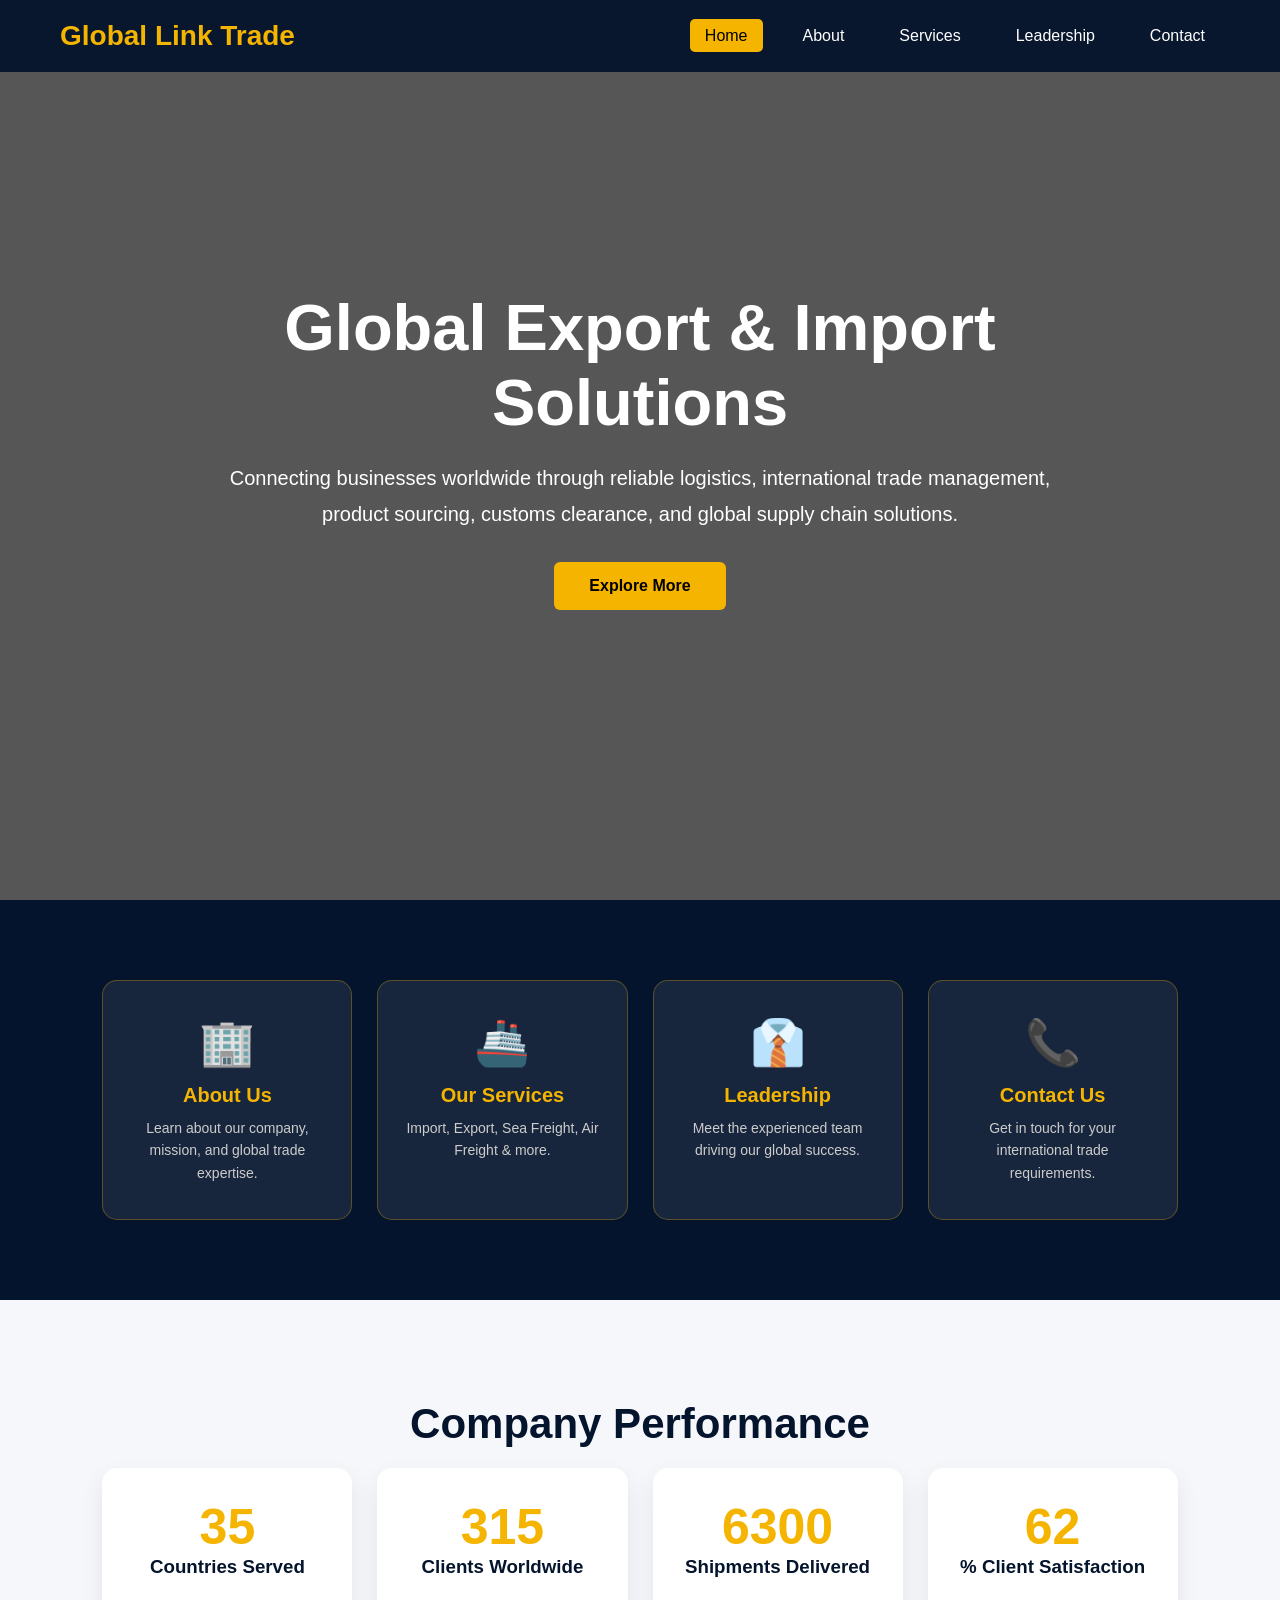
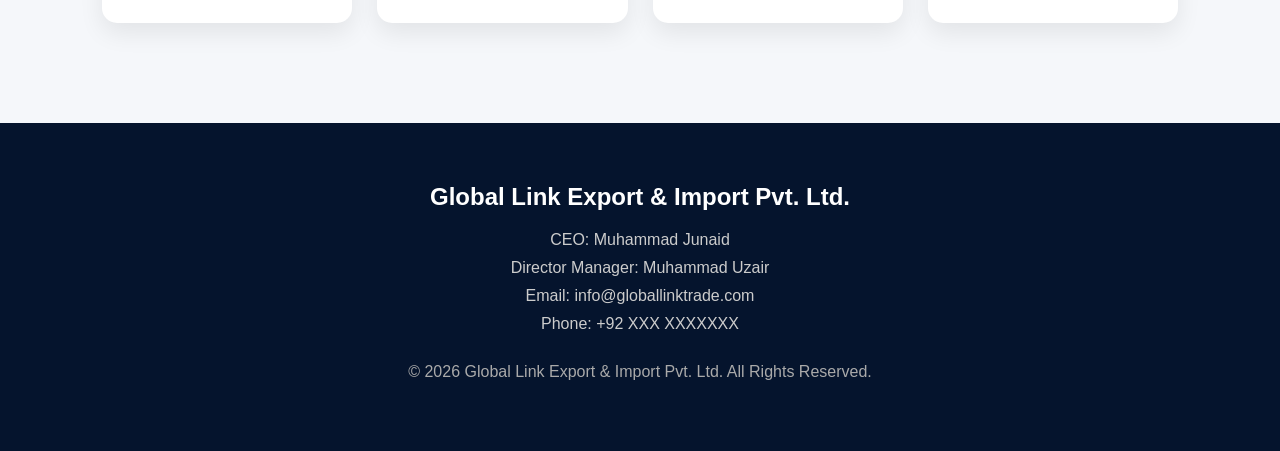
==== commit 09bfc553: "Add files via upload" ====
--- a/index.html
+++ b/index.html
@@ -155,665 +155,4 @@
 </script>
 
 </body>
-</html><!DOCTYPE html>
-<html lang="en">
-<head>
-    <link rel="icon" type="image/x-icon" href="favicon.ico">
-    <meta charset="UTF-8">
-    <meta name="viewport" content="width=device-width, initial-scale=1.0">
-    <title>About Us - Global Link Trade</title>
-    <link rel="stylesheet" href="style.css">
-    <style>
-        .about{
-            display:grid;
-            grid-template-columns:1fr 1fr;
-            gap:40px;
-            align-items:center;
-            margin-top:50px;
-        }
-        .about img{
-            width:100%;
-            border-radius:15px;
-        }
-        .about-text h3{
-            color:#05142d;
-            margin-bottom:20px;
-            font-size:30px;
-        }
-        .about-text p{
-            line-height:1.9;
-            color:#555;
-            margin-bottom:15px;
-        }
-        .values-grid{
-            display:grid;
-            grid-template-columns:repeat(auto-fit,minmax(200px,1fr));
-            gap:20px;
-            margin-top:30px;
-        }
-        .value-item{
-            background:#05142d;
-            color:white;
-            padding:25px;
-            border-radius:12px;
-            text-align:center;
-        }
-        .value-item .icon{ font-size:35px; margin-bottom:10px; }
-        .value-item h4{ color:#f4b400; margin-bottom:8px; }
-        .value-item p{ color:#ccc; font-size:14px; }
-        @media(max-width:768px){
-            .about{ grid-template-columns:1fr; }
-        }
-    </style>
-</head>
-<body>
-
-<header>
-    <div class="navbar">
-        <a href="index.html" class="logo">Global Link Trade</a>
-        <ul class="nav-links">
-            <li><a href="index.html">Home</a></li>
-            <li><a href="about.html" class="active">About</a></li>
-            <li><a href="services.html">Services</a></li>
-            <li><a href="leadership.html">Leadership</a></li>
-            <li><a href="contact.html">Contact</a></li>
-        </ul>
-    </div>
-</header>
-
-<!-- PAGE HERO -->
-<div class="page-hero">
-    <h1>About Our Company</h1>
-    <p>Trusted International Trade Partner Since Day One</p>
-</div>
-
-<!-- ABOUT SECTION -->
-<section>
-    <h2 class="section-title">Who We Are</h2>
-    <p class="section-sub">Building Global Business Connections</p>
-
-    <div class="about">
-        <img src="https://images.unsplash.com/photo-1565891741441-64926e441838" alt="Trade">
-        <div class="about-text">
-            <h3>Global Link Export & Import Pvt. Ltd.</h3>
-            <p>Global Link Export & Import Pvt. Ltd. is a leading international trading company dedicated to helping businesses connect with worldwide markets.</p>
-            <p>Our expertise includes import management, export documentation, customs compliance, international logistics, and product sourcing.</p>
-            <p>We proudly support clients across Asia, Europe, Africa, and the Middle East.</p>
-            <a href="contact.html" class="btn" style="margin-top:20px;">Get In Touch</a>
-        </div>
-    </div>
-
-    <!-- VALUES -->
-    <div style="margin-top:80px;">
-        <h2 class="section-title">Our Core Values</h2>
-        <div class="values-grid">
-            <div class="value-item">
-                <div class="icon">🤝</div>
-                <h4>Trust</h4>
-                <p>Building long-term relationships based on reliability and integrity.</p>
-            </div>
-            <div class="value-item">
-                <div class="icon">🌍</div>
-                <h4>Global Reach</h4>
-                <p>Connecting businesses across 35+ countries worldwide.</p>
-            </div>
-            <div class="value-item">
-                <div class="icon">⚡</div>
-                <h4>Efficiency</h4>
-                <p>Fast, reliable, and cost-effective trade solutions.</p>
-            </div>
-            <div class="value-item">
-                <div class="icon">🏆</div>
-                <h4>Excellence</h4>
-                <p>98% client satisfaction through quality service.</p>
-            </div>
-        </div>
-    </div>
-</section>
-
-<!-- FOOTER -->
-<footer>
-    <h2>Global Link Export & Import Pvt. Ltd.</h2>
-    <p>CEO: Muhammad Junaid</p>
-    <p>Director Manager: Muhammad Uzair</p>
-    <p>Email: info@globallinktrade.com</p>
-    <p>Phone: +92 XXX XXXXXXX</p>
-    <p style="margin-top:30px;color:#aaa;">© 2026 Global Link Export & Import Pvt. Ltd. All Rights Reserved.</p>
-</footer>
-
-</body>
-</html><!DOCTYPE html>
-<html lang="en">
-<head>
-    <link rel="icon" type="image/x-icon" href="favicon.ico">
-    <meta charset="UTF-8">
-    <meta name="viewport" content="width=device-width, initial-scale=1.0">
-    <title>Services - Global Link Trade</title>
-    <link rel="stylesheet" href="style.css">
-    <style>
-        .service-card .icon{ font-size:40px; margin-bottom:15px; }
-        .service-card h4{ color:#666; font-size:14px; margin-bottom:10px; font-weight:normal; }
-        .industries{ background:#eef3f8; }
-    </style>
-</head>
-<body>
-
-<header>
-    <div class="navbar">
-        <a href="index.html" class="logo">Global Link Trade</a>
-        <ul class="nav-links">
-            <li><a href="index.html">Home</a></li>
-            <li><a href="about.html">About</a></li>
-            <li><a href="services.html" class="active">Services</a></li>
-            <li><a href="leadership.html">Leadership</a></li>
-            <li><a href="contact.html">Contact</a></li>
-        </ul>
-    </div>
-</header>
-
-<!-- PAGE HERO -->
-<div class="page-hero">
-    <h1>Our Services</h1>
-    <p>Complete Trade & Logistics Solutions for Global Markets</p>
-</div>
-
-<!-- SERVICES -->
-<section>
-    <h2 class="section-title">What We Offer</h2>
-    <p class="section-sub">End-to-end international trade solutions tailored to your needs</p>
-
-    <div class="service-grid">
-        <div class="service-card">
-            <div class="icon">📦</div>
-            <h3>Import Services</h3>
-            <p>Efficient import handling with customs documentation and compliance support. We manage the entire import process from origin to destination.</p>
-        </div>
-        <div class="service-card">
-            <div class="icon">✈️</div>
-            <h3>Export Services</h3>
-            <p>Secure and reliable export solutions for global market expansion. We handle all documentation and logistics for smooth exports.</p>
-        </div>
-        <div class="service-card">
-            <div class="icon">🚢</div>
-            <h3>Sea Freight</h3>
-            <p>Cost-effective international cargo transportation via sea routes. Ideal for large shipments with flexible scheduling.</p>
-        </div>
-        <div class="service-card">
-            <div class="icon">🛫</div>
-            <h3>Air Freight</h3>
-            <p>Fast and secure air transportation for urgent shipments worldwide. Priority handling for time-sensitive cargo.</p>
-        </div>
-        <div class="service-card">
-            <div class="icon">📋</div>
-            <h3>Customs Clearance</h3>
-            <p>Smooth customs processing and trade compliance management. Our experts ensure hassle-free clearance at all ports.</p>
-        </div>
-        <div class="service-card">
-            <div class="icon">🔍</div>
-            <h3>Product Sourcing</h3>
-            <p>Finding trusted manufacturers and suppliers from international markets. We connect you with reliable global partners.</p>
-        </div>
-    </div>
-</section>
-
-<!-- INDUSTRIES -->
-<section class="industries">
-    <h2 class="section-title">Industries We Serve</h2>
-    <p class="section-sub">Serving Diverse Business Sectors Across Global Markets</p>
-
-    <div class="service-grid">
-        <div class="service-card">
-            <div class="icon">👕</div>
-            <h3>Textile Industry</h3>
-            <p>International sourcing and export of textile products.</p>
-        </div>
-        <div class="service-card">
-            <div class="icon">🌾</div>
-            <h3>Agriculture</h3>
-            <p>Export and import of agricultural commodities worldwide.</p>
-        </div>
-        <div class="service-card">
-            <div class="icon">💻</div>
-            <h3>Electronics</h3>
-            <p>Reliable supply chain solutions for electronics businesses.</p>
-        </div>
-        <div class="service-card">
-            <div class="icon">🏥</div>
-            <h3>Medical Equipment</h3>
-            <p>Global distribution of healthcare and medical products.</p>
-        </div>
-        <div class="service-card">
-            <div class="icon">🏗️</div>
-            <h3>Construction Materials</h3>
-            <p>Import and export of industrial and construction goods.</p>
-        </div>
-        <div class="service-card">
-            <div class="icon">🛍️</div>
-            <h3>Consumer Products</h3>
-            <p>Worldwide trade solutions for retail and consumer goods.</p>
-        </div>
-    </div>
-</section>
-
-<!-- CTA -->
-<section style="background:#05142d;text-align:center;">
-    <h2 class="section-title" style="color:white;">Ready to Start?</h2>
-    <p style="color:#ccc;margin-bottom:40px;font-size:18px;">Contact us today to discuss your trade requirements</p>
-    <a href="contact.html" class="btn">Get a Free Consultation</a>
-</section>
-
-<!-- FOOTER -->
-<footer>
-    <h2>Global Link Export & Import Pvt. Ltd.</h2>
-    <p>CEO: Muhammad Junaid</p>
-    <p>Director Manager: Muhammad Uzair</p>
-    <p>Email: info@globallinktrade.com</p>
-    <p>Phone: +92 XXX XXXXXXX</p>
-    <p style="margin-top:30px;color:#aaa;">© 2026 Global Link Export & Import Pvt. Ltd. All Rights Reserved.</p>
-</footer>
-
-</body>
-</html><!DOCTYPE html>
-<html lang="en">
-<head>
-    <link rel="icon" type="image/x-icon" href="favicon.ico">
-    <meta charset="UTF-8">
-    <meta name="viewport" content="width=device-width, initial-scale=1.0">
-    <title>Leadership - Global Link Trade</title>
-    <link rel="stylesheet" href="style.css">
-    <style>
-        .leader-card{
-            background:white;
-            padding:40px;
-            border-radius:15px;
-            box-shadow:0 10px 25px rgba(0,0,0,.08);
-            text-align:center;
-            transition:.3s;
-        }
-        .leader-card:hover{ transform:translateY(-10px); }
-        .leader-avatar{
-            width:100px;
-            height:100px;
-            background:#05142d;
-            border-radius:50%;
-            display:flex;
-            align-items:center;
-            justify-content:center;
-            font-size:40px;
-            margin:0 auto 20px;
-            border:4px solid #f4b400;
-        }
-        .leader-card h3{ color:#05142d; font-size:24px; margin-bottom:8px; }
-        .leader-card h4{ color:#f4b400; margin-bottom:20px; font-size:15px; }
-        .leader-card p{ color:#666; line-height:1.8; }
-
-        .testimonials{ background:#eef3f8; }
-    </style>
-</head>
-<body>
-
-<header>
-    <div class="navbar">
-        <a href="index.html" class="logo">Global Link Trade</a>
-        <ul class="nav-links">
-            <li><a href="index.html">Home</a></li>
-            <li><a href="about.html">About</a></li>
-            <li><a href="services.html">Services</a></li>
-            <li><a href="leadership.html" class="active">Leadership</a></li>
-            <li><a href="contact.html">Contact</a></li>
-        </ul>
-    </div>
-</header>
-
-<!-- PAGE HERO -->
-<div class="page-hero">
-    <h1>Leadership Team</h1>
-    <p>Experienced Professionals Driving Global Trade Success</p>
-</div>
-
-<!-- LEADERSHIP -->
-<section>
-    <h2 class="section-title">Meet Our Leaders</h2>
-    <p class="section-sub">Visionary minds behind Global Link Trade</p>
-
-    <div class="service-grid">
-        <div class="leader-card">
-            <div class="leader-avatar">👨‍💼</div>
-            <h3>Muhammad Junaid</h3>
-            <h4>Chief Executive Officer (CEO)</h4>
-            <p>Muhammad Junaid leads the company's strategic vision, international partnerships, and long-term business growth. His focus is on expanding global trade opportunities and building trusted relationships with clients worldwide.</p>
-        </div>
-        <div class="leader-card">
-            <div class="leader-avatar">👨‍💼</div>
-            <h3>Muhammad Uzair</h3>
-            <h4>Director Manager</h4>
-            <p>Muhammad Uzair oversees operational management, logistics coordination, client relations, and supply chain optimization to ensure smooth business operations across all global markets.</p>
-        </div>
-    </div>
-</section>
-
-<!-- TESTIMONIALS -->
-<section class="testimonials">
-    <h2 class="section-title">Client Testimonials</h2>
-    <p class="section-sub">What our clients say about us</p>
-
-    <div class="service-grid">
-        <div class="service-card">
-            <p style="font-style:italic;color:#444;line-height:1.8;">"Global Link Trade helped us expand into international markets quickly and efficiently. Their team is professional and reliable."</p>
-            <br>
-            <strong style="color:#05142d;">— International Buyer</strong>
-        </div>
-        <div class="service-card">
-            <p style="font-style:italic;color:#444;line-height:1.8;">"Professional logistics support and excellent communication throughout every shipment. Highly recommended!"</p>
-            <br>
-            <strong style="color:#05142d;">— Business Partner</strong>
-        </div>
-        <div class="service-card">
-            <p style="font-style:italic;color:#444;line-height:1.8;">"Their sourcing and export services exceeded our expectations. We have been working with them for years."</p>
-            <br>
-            <strong style="color:#05142d;">— Corporate Client</strong>
-        </div>
-    </div>
-</section>
-
-<!-- FOOTER -->
-<footer>
-    <h2>Global Link Export & Import Pvt. Ltd.</h2>
-    <p>CEO: Muhammad Junaid</p>
-    <p>Director Manager: Muhammad Uzair</p>
-    <p>Email: info@globallinktrade.com</p>
-    <p>Phone: +92 XXX XXXXXXX</p>
-    <p style="margin-top:30px;color:#aaa;">© 2026 Global Link Export & Import Pvt. Ltd. All Rights Reserved.</p>
-</footer>
-
-</body>
-</html><!DOCTYPE html>
-<html lang="en">
-<head>
-    <link rel="icon" type="image/x-icon" href="favicon.ico">
-    <meta charset="UTF-8">
-    <meta name="viewport" content="width=device-width, initial-scale=1.0">
-    <title>Leadership - Global Link Trade</title>
-    <link rel="stylesheet" href="style.css">
-    <style>
-        .leader-card{
-            background:white;
-            padding:40px;
-            border-radius:15px;
-            box-shadow:0 10px 25px rgba(0,0,0,.08);
-            text-align:center;
-            transition:.3s;
-        }
-        .leader-card:hover{ transform:translateY(-10px); }
-        .leader-avatar{
-            width:100px;
-            height:100px;
-            background:#05142d;
-            border-radius:50%;
-            display:flex;
-            align-items:center;
-            justify-content:center;
-            font-size:40px;
-            margin:0 auto 20px;
-            border:4px solid #f4b400;
-        }
-        .leader-card h3{ color:#05142d; font-size:24px; margin-bottom:8px; }
-        .leader-card h4{ color:#f4b400; margin-bottom:20px; font-size:15px; }
-        .leader-card p{ color:#666; line-height:1.8; }
-
-        .testimonials{ background:#eef3f8; }
-    </style>
-</head>
-<body>
-
-<header>
-    <div class="navbar">
-        <a href="index.html" class="logo">Global Link Trade</a>
-        <ul class="nav-links">
-            <li><a href="index.html">Home</a></li>
-            <li><a href="about.html">About</a></li>
-            <li><a href="services.html">Services</a></li>
-            <li><a href="leadership.html" class="active">Leadership</a></li>
-            <li><a href="contact.html">Contact</a></li>
-        </ul>
-    </div>
-</header>
-
-<!-- PAGE HERO -->
-<div class="page-hero">
-    <h1>Leadership Team</h1>
-    <p>Experienced Professionals Driving Global Trade Success</p>
-</div>
-
-<!-- LEADERSHIP -->
-<section>
-    <h2 class="section-title">Meet Our Leaders</h2>
-    <p class="section-sub">Visionary minds behind Global Link Trade</p>
-
-    <div class="service-grid">
-        <div class="leader-card">
-            <div class="leader-avatar">👨‍💼</div>
-            <h3>Muhammad Junaid</h3>
-            <h4>Chief Executive Officer (CEO)</h4>
-            <p>Muhammad Junaid leads the company's strategic vision, international partnerships, and long-term business growth. His focus is on expanding global trade opportunities and building trusted relationships with clients worldwide.</p>
-        </div>
-        <div class="leader-card">
-            <div class="leader-avatar">👨‍💼</div>
-            <h3>Muhammad Uzair</h3>
-            <h4>Director Manager</h4>
-            <p>Muhammad Uzair oversees operational management, logistics coordination, client relations, and supply chain optimization to ensure smooth business operations across all global markets.</p>
-        </div>
-    </div>
-</section>
-
-<!-- TESTIMONIALS -->
-<section class="testimonials">
-    <h2 class="section-title">Client Testimonials</h2>
-    <p class="section-sub">What our clients say about us</p>
-
-    <div class="service-grid">
-        <div class="service-card">
-            <p style="font-style:italic;color:#444;line-height:1.8;">"Global Link Trade helped us expand into international markets quickly and efficiently. Their team is professional and reliable."</p>
-            <br>
-            <strong style="color:#05142d;">— International Buyer</strong>
-        </div>
-        <div class="service-card">
-            <p style="font-style:italic;color:#444;line-height:1.8;">"Professional logistics support and excellent communication throughout every shipment. Highly recommended!"</p>
-            <br>
-            <strong style="color:#05142d;">— Business Partner</strong>
-        </div>
-        <div class="service-card">
-            <p style="font-style:italic;color:#444;line-height:1.8;">"Their sourcing and export services exceeded our expectations. We have been working with them for years."</p>
-            <br>
-            <strong style="color:#05142d;">— Corporate Client</strong>
-        </div>
-    </div>
-</section>
-
-<!-- FOOTER -->
-<footer>
-    <h2>Global Link Export & Import Pvt. Ltd.</h2>
-    <p>CEO: Muhammad Junaid</p>
-    <p>Director Manager: Muhammad Uzair</p>
-    <p>Email: info@globallinktrade.com</p>
-    <p>Phone: +92 XXX XXXXXXX</p>
-    <p style="margin-top:30px;color:#aaa;">© 2026 Global Link Export & Import Pvt. Ltd. All Rights Reserved.</p>
-</footer>
-
-</body>
-
 </html>
-*{
-    margin:0;
-    padding:0;
-    box-sizing:border-box;
-    font-family:'Segoe UI',sans-serif;
-}
-
-html{
-    scroll-behavior:smooth;
-}
-
-body{
-    background:#f5f7fa;
-    color:#222;
-}
-
-/* NAVBAR */
-header{
-    position:fixed;
-    top:0;
-    left:0;
-    width:100%;
-    background:rgba(5,20,45,0.95);
-    backdrop-filter:blur(10px);
-    z-index:1000;
-}
-
-.navbar{
-    max-width:1200px;
-    margin:auto;
-    display:flex;
-    justify-content:space-between;
-    align-items:center;
-    padding:20px;
-}
-
-.logo{
-    color:#f4b400;
-    font-size:28px;
-    font-weight:700;
-    text-decoration:none;
-}
-
-.nav-links{
-    display:flex;
-    list-style:none;
-    gap:25px;
-}
-
-.nav-links a{
-    color:white;
-    text-decoration:none;
-    font-weight:500;
-    transition:.3s;
-    padding:8px 15px;
-    border-radius:5px;
-}
-
-.nav-links a:hover{
-    color:#f4b400;
-}
-
-.nav-links a.active{
-    background:#f4b400;
-    color:#000;
-}
-
-/* SECTIONS */
-section{
-    padding:100px 8%;
-}
-
-.section-title{
-    text-align:center;
-    font-size:42px;
-    color:#05142d;
-    margin-bottom:20px;
-}
-
-.section-sub{
-    text-align:center;
-    color:#666;
-    margin-bottom:50px;
-}
-
-.btn{
-    display:inline-block;
-    padding:15px 35px;
-    background:#f4b400;
-    color:#000;
-    text-decoration:none;
-    border-radius:6px;
-    font-weight:bold;
-    transition:.3s;
-}
-
-.btn:hover{
-    transform:translateY(-3px);
-}
-
-/* CARDS */
-.service-grid{
-    display:grid;
-    grid-template-columns:repeat(auto-fit,minmax(250px,1fr));
-    gap:25px;
-}
-
-.service-card{
-    background:white;
-    padding:30px;
-    border-radius:15px;
-    box-shadow:0 10px 25px rgba(0,0,0,.08);
-    transition:.3s;
-}
-
-.service-card:hover{
-    transform:translateY(-10px);
-}
-
-.service-card h3{
-    color:#05142d;
-    margin-bottom:15px;
-}
-
-.service-card p{
-    color:#666;
-    line-height:1.8;
-}
-
-/* PAGE HERO (for inner pages) */
-.page-hero{
-    background:linear-gradient(rgba(5,20,45,0.9),rgba(5,20,45,0.9)),
-    url("https://images.unsplash.com/photo-1578575437130-527eed3abbec");
-    background-size:cover;
-    background-position:center;
-    padding:180px 8% 100px;
-    color:white;
-    text-align:center;
-}
-
-.page-hero h1{
-    font-size:55px;
-    margin-bottom:15px;
-    color:#f4b400;
-}
-
-.page-hero p{
-    font-size:20px;
-    color:#ccc;
-}
-
-/* FOOTER */
-footer{
-    background:#05142d;
-    color:white;
-    padding:60px 8%;
-    text-align:center;
-}
-
-footer h2{
-    margin-bottom:20px;
-}
-
-footer p{
-    margin-bottom:10px;
-    color:#ccc;
-}
-
-/* RESPONSIVE */
-@media(max-width:768px){
-    .page-hero h1{ font-size:35px; }
-    .section-title{ font-size:30px; }
-    .nav-links{ display:none; }
-}
--- a/style.css
+++ b/style.css
@@ -0,0 +1,174 @@
+*{
+    margin:0;
+    padding:0;
+    box-sizing:border-box;
+    font-family:'Segoe UI',sans-serif;
+}
+
+html{
+    scroll-behavior:smooth;
+}
+
+body{
+    background:#f5f7fa;
+    color:#222;
+}
+
+/* NAVBAR */
+header{
+    position:fixed;
+    top:0;
+    left:0;
+    width:100%;
+    background:rgba(5,20,45,0.95);
+    backdrop-filter:blur(10px);
+    z-index:1000;
+}
+
+.navbar{
+    max-width:1200px;
+    margin:auto;
+    display:flex;
+    justify-content:space-between;
+    align-items:center;
+    padding:20px;
+}
+
+.logo{
+    color:#f4b400;
+    font-size:28px;
+    font-weight:700;
+    text-decoration:none;
+}
+
+.nav-links{
+    display:flex;
+    list-style:none;
+    gap:25px;
+}
+
+.nav-links a{
+    color:white;
+    text-decoration:none;
+    font-weight:500;
+    transition:.3s;
+    padding:8px 15px;
+    border-radius:5px;
+}
+
+.nav-links a:hover{
+    color:#f4b400;
+}
+
+.nav-links a.active{
+    background:#f4b400;
+    color:#000;
+}
+
+/* SECTIONS */
+section{
+    padding:100px 8%;
+}
+
+.section-title{
+    text-align:center;
+    font-size:42px;
+    color:#05142d;
+    margin-bottom:20px;
+}
+
+.section-sub{
+    text-align:center;
+    color:#666;
+    margin-bottom:50px;
+}
+
+.btn{
+    display:inline-block;
+    padding:15px 35px;
+    background:#f4b400;
+    color:#000;
+    text-decoration:none;
+    border-radius:6px;
+    font-weight:bold;
+    transition:.3s;
+}
+
+.btn:hover{
+    transform:translateY(-3px);
+}
+
+/* CARDS */
+.service-grid{
+    display:grid;
+    grid-template-columns:repeat(auto-fit,minmax(250px,1fr));
+    gap:25px;
+}
+
+.service-card{
+    background:white;
+    padding:30px;
+    border-radius:15px;
+    box-shadow:0 10px 25px rgba(0,0,0,.08);
+    transition:.3s;
+}
+
+.service-card:hover{
+    transform:translateY(-10px);
+}
+
+.service-card h3{
+    color:#05142d;
+    margin-bottom:15px;
+}
+
+.service-card p{
+    color:#666;
+    line-height:1.8;
+}
+
+/* PAGE HERO (for inner pages) */
+.page-hero{
+    background:linear-gradient(rgba(5,20,45,0.9),rgba(5,20,45,0.9)),
+    url("https://images.unsplash.com/photo-1578575437130-527eed3abbec");
+    background-size:cover;
+    background-position:center;
+    padding:180px 8% 100px;
+    color:white;
+    text-align:center;
+}
+
+.page-hero h1{
+    font-size:55px;
+    margin-bottom:15px;
+    color:#f4b400;
+}
+
+.page-hero p{
+    font-size:20px;
+    color:#ccc;
+}
+
+/* FOOTER */
+footer{
+    background:#05142d;
+    color:white;
+    padding:60px 8%;
+    text-align:center;
+}
+
+footer h2{
+    margin-bottom:20px;
+}
+
+footer p{
+    margin-bottom:10px;
+    color:#ccc;
+}
+
+/* RESPONSIVE */
+@media(max-width:768px){
+    .page-hero h1{ font-size:35px; }
+    .section-title{ font-size:30px; }
+    .nav-links{ display:none; }
+}
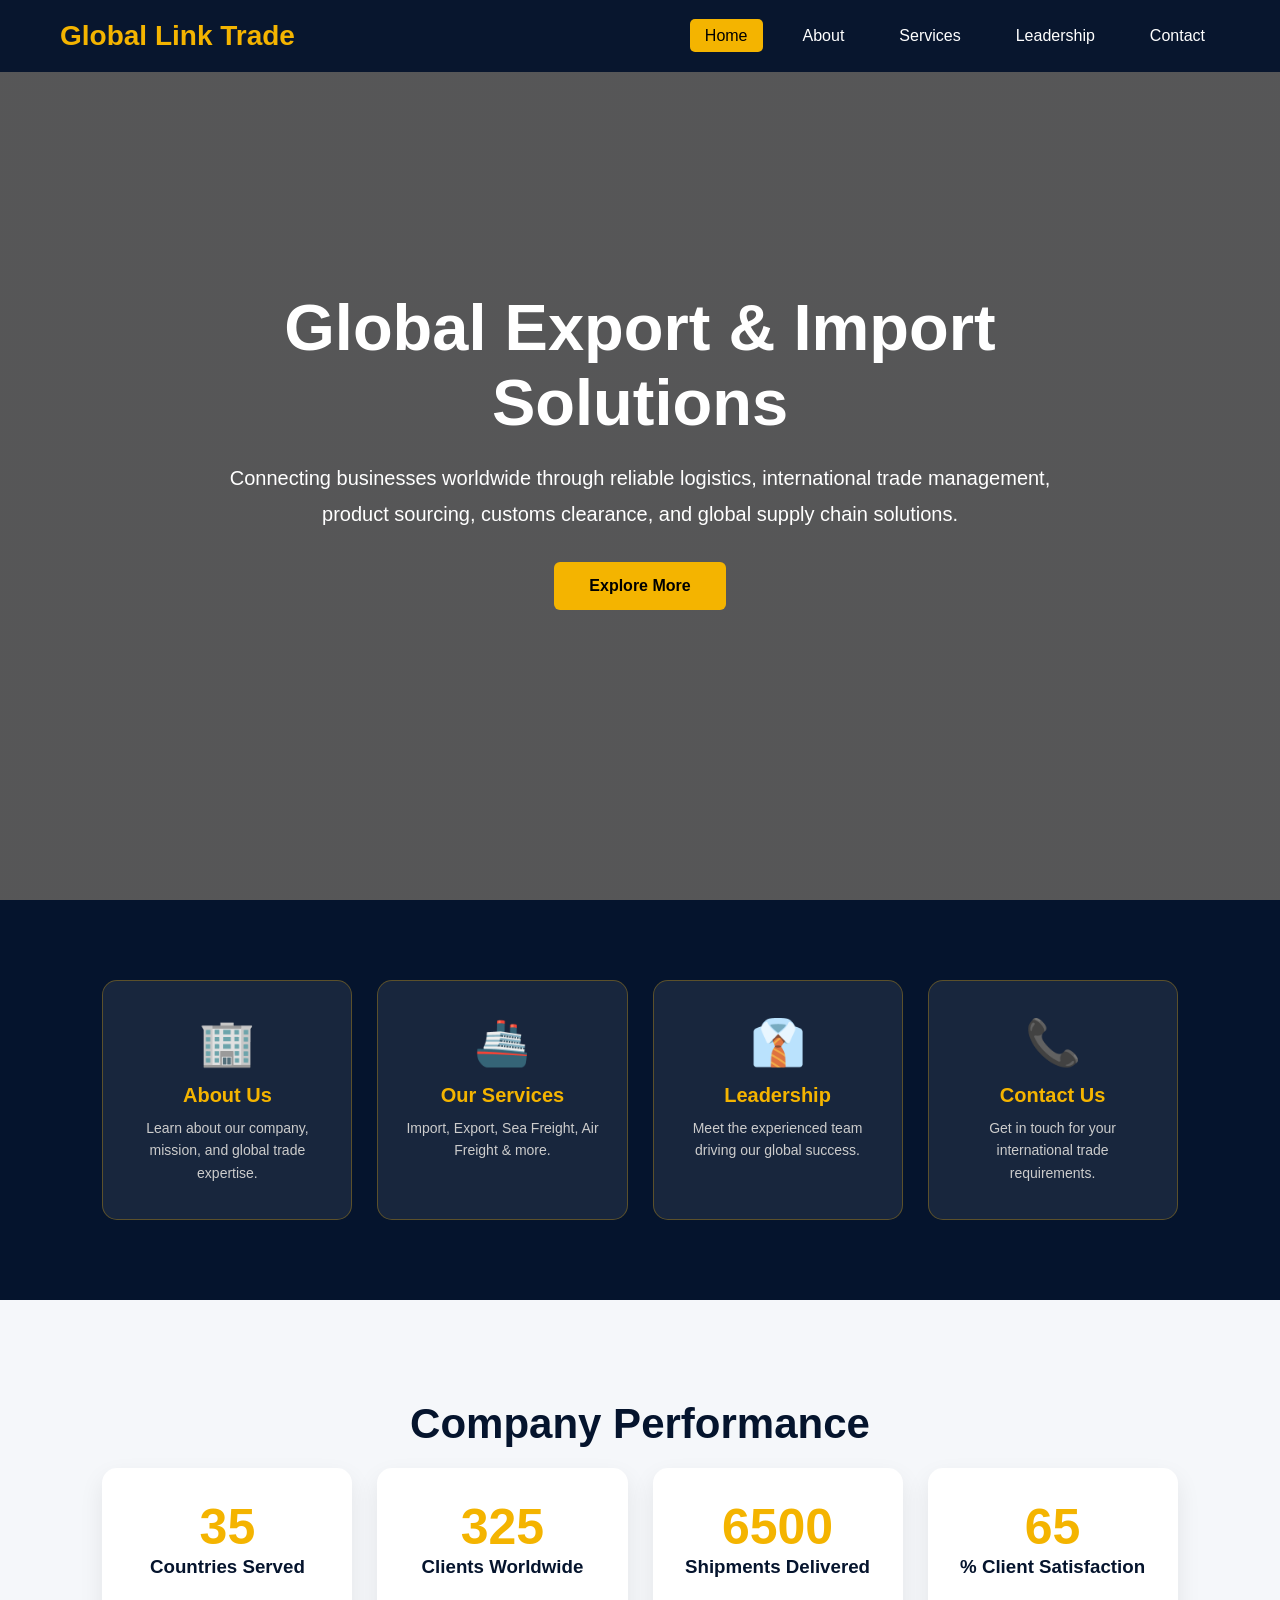
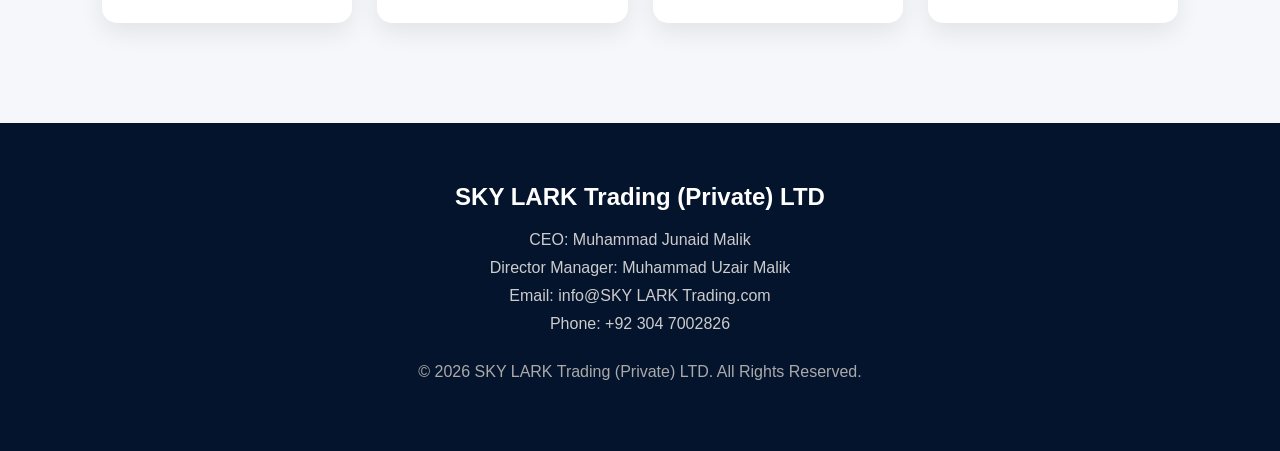
==== commit 9073e3a5: "Update footer information for SKY LARK Trading" ====
--- a/index.html
+++ b/index.html
@@ -128,12 +128,12 @@
 
 <!-- FOOTER -->
 <footer>
-    <h2>Global Link Export & Import Pvt. Ltd.</h2>
-    <p>CEO: Muhammad Junaid</p>
-    <p>Director Manager: Muhammad Uzair</p>
-    <p>Email: info@globallinktrade.com</p>
-    <p>Phone: +92 XXX XXXXXXX</p>
-    <p style="margin-top:30px;color:#aaa;">© 2026 Global Link Export & Import Pvt. Ltd. All Rights Reserved.</p>
+    <h2>SKY LARK Trading (Private) LTD</h2>
+    <p>CEO: Muhammad Junaid Malik</p>
+    <p>Director Manager: Muhammad Uzair Malik</p>
+    <p>Email: info@SKY LARK Trading.com</p>
+    <p>Phone: +92 304 7002826</p>
+    <p style="margin-top:30px;color:#aaa;">© 2026 SKY LARK Trading (Private) LTD. All Rights Reserved.</p>
 </footer>
 
 <script>
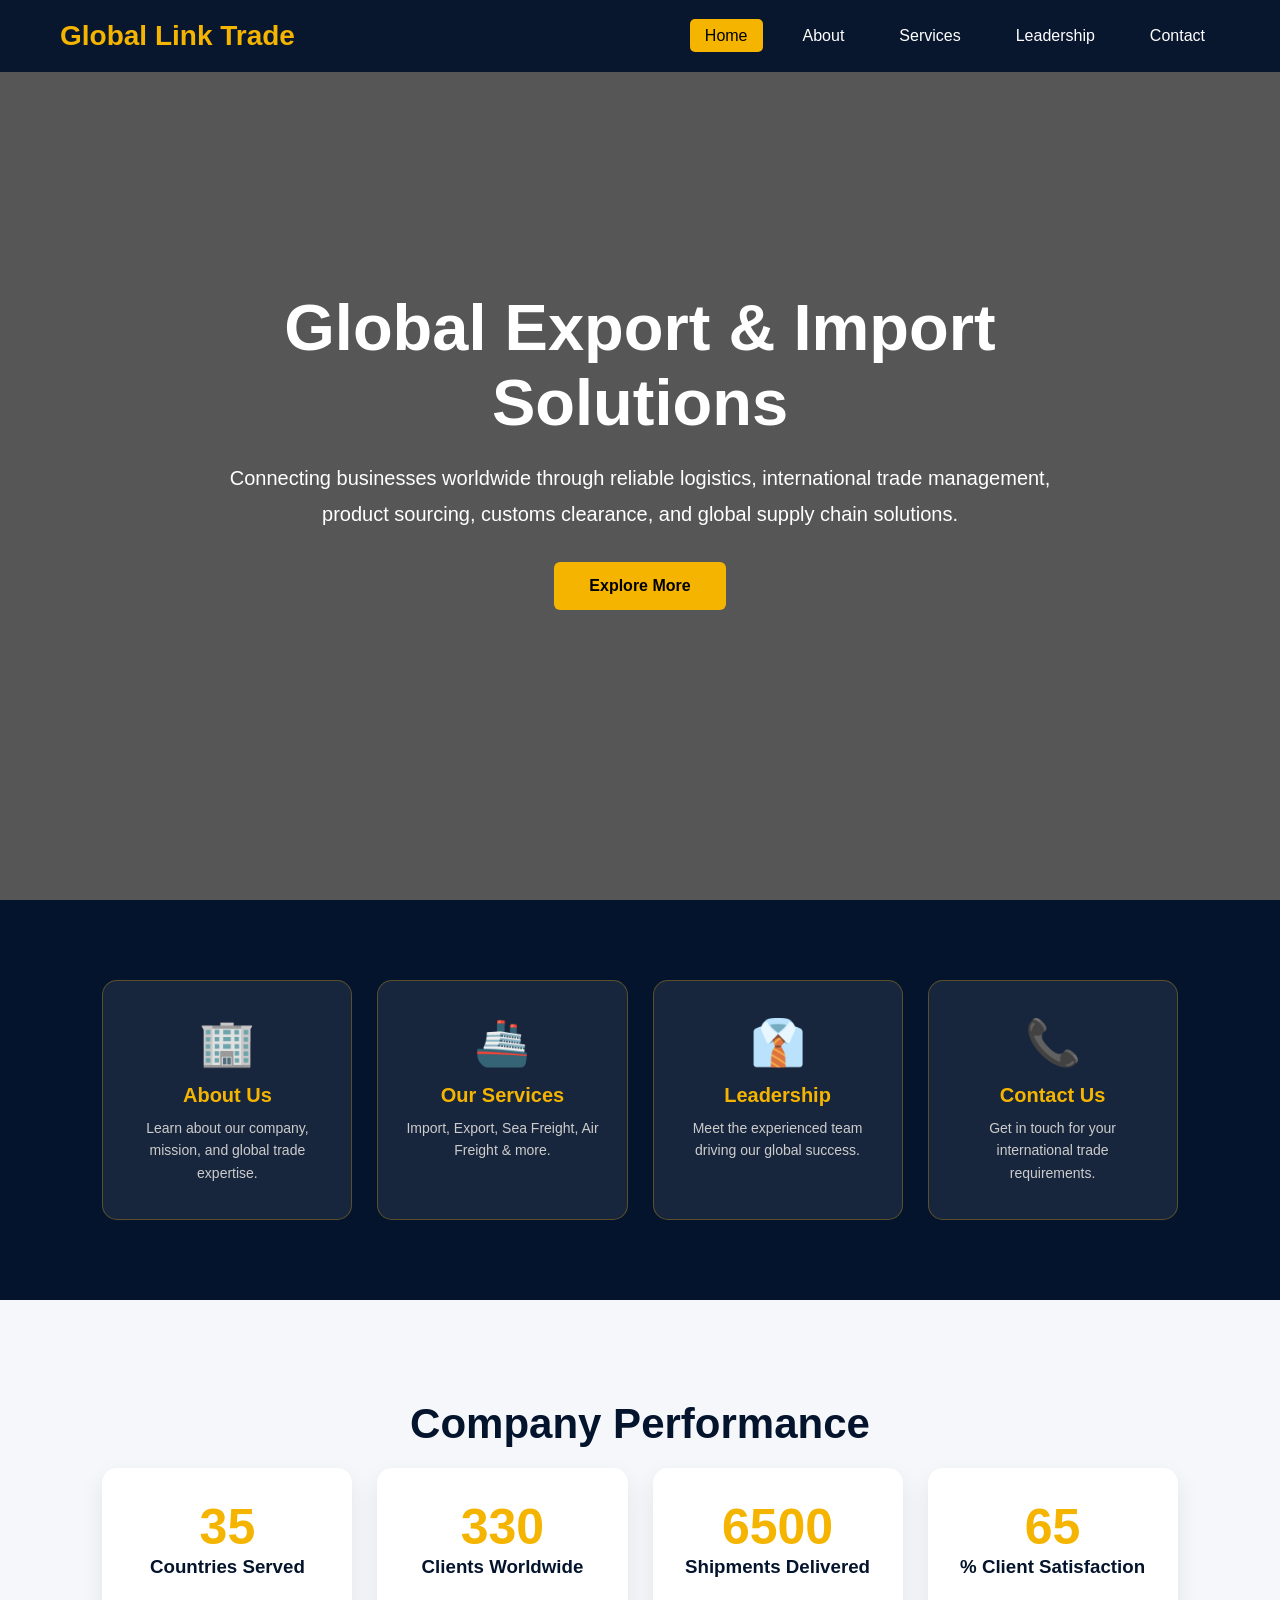
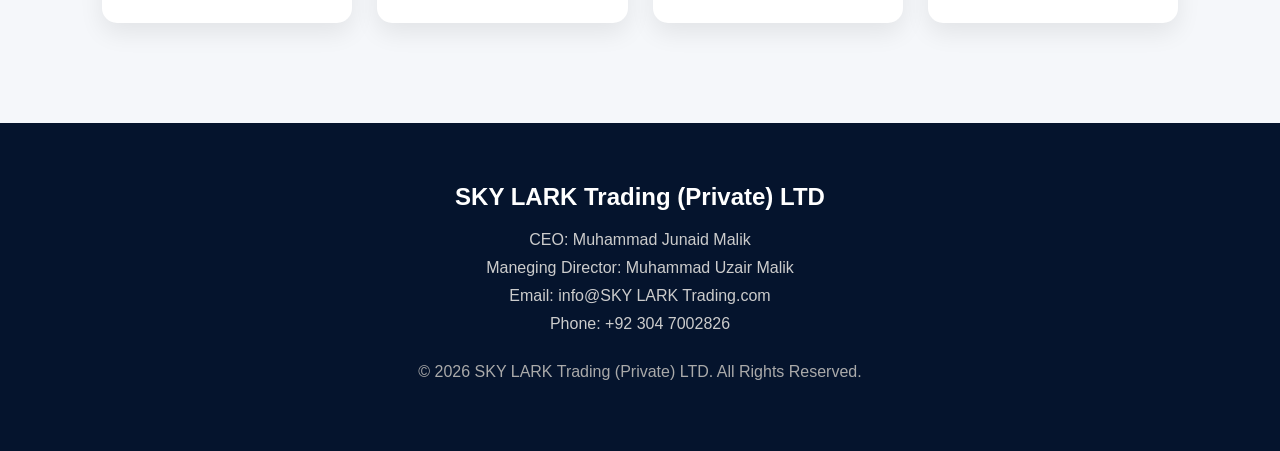
==== commit bf91f43c: "Fix typo in footer for Managing Director title" ====
--- a/index.html
+++ b/index.html
@@ -130,7 +130,7 @@
 <footer>
     <h2>SKY LARK Trading (Private) LTD</h2>
     <p>CEO: Muhammad Junaid Malik</p>
-    <p>Director Manager: Muhammad Uzair Malik</p>
+    <p>Maneging Director: Muhammad Uzair Malik</p>
     <p>Email: info@SKY LARK Trading.com</p>
     <p>Phone: +92 304 7002826</p>
     <p style="margin-top:30px;color:#aaa;">© 2026 SKY LARK Trading (Private) LTD. All Rights Reserved.</p>
